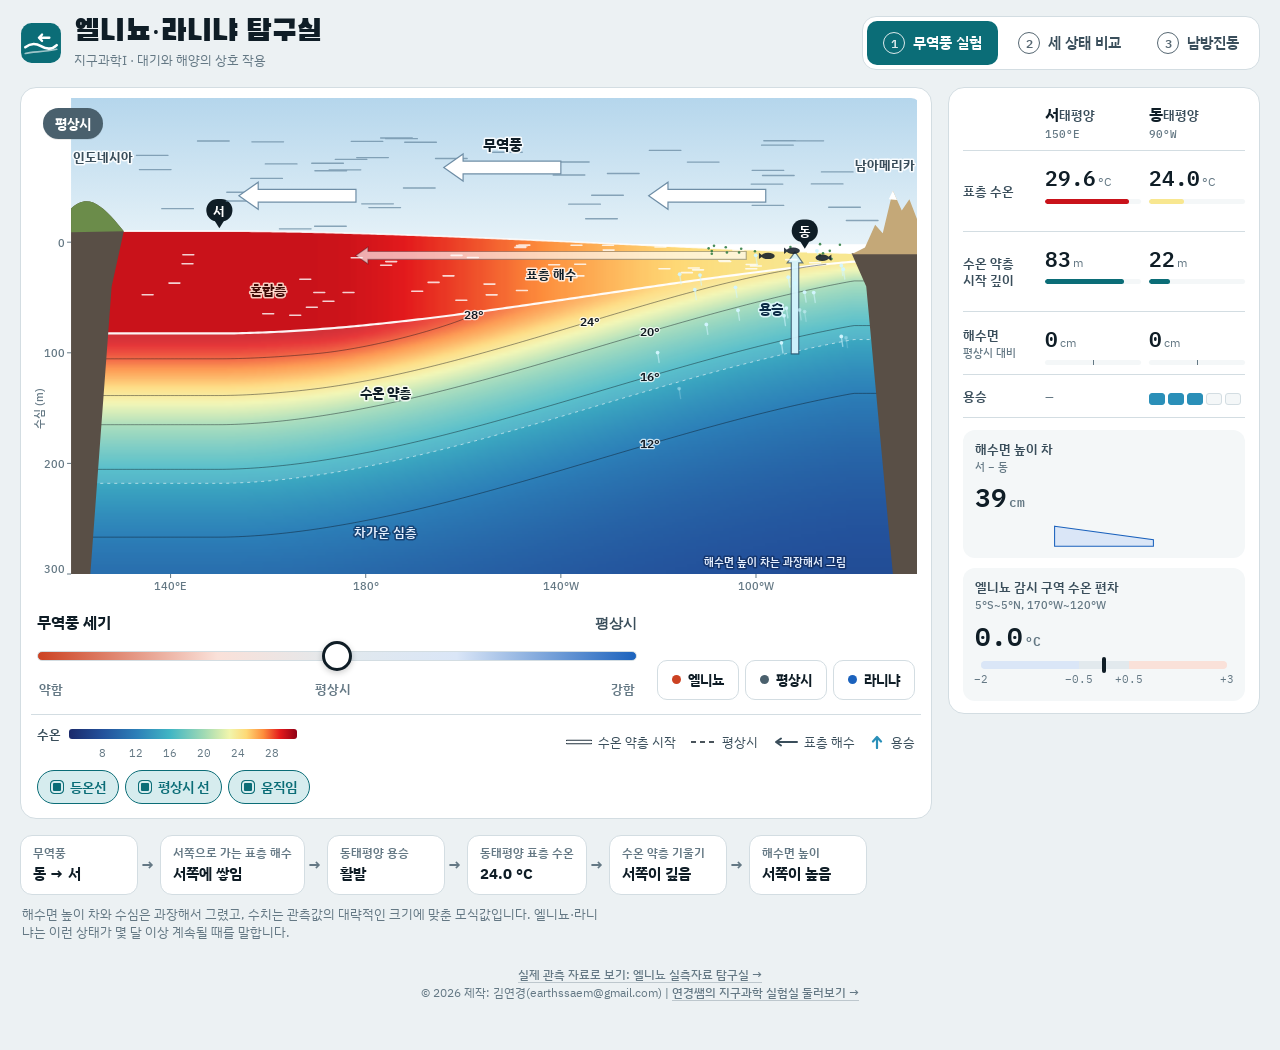
==== index.html @ 39c4f55b "엘니뇨 실측자료 탐구실 웹앱 추가 (observatory/) - 사례 3개(1997~1998, 2015~2016, 2023~2024) 선택, 월 단위 슬라이더·이전/다음·자동 재생" ====
<!doctype html>
<html lang="ko">
<head>
<meta charset="utf-8">
<meta name="viewport" content="width=device-width, initial-scale=1, viewport-fit=cover">
<title>엘니뇨·라니냐 탐구실</title>
<meta name="description" content="무역풍 세기에 따른 적도 태평양의 변화, 평상시·엘니뇨·라니냐 비교, 남방진동을 모식도로 탐구하는 웹앱">
<link rel="icon" href="data:image/svg+xml,%3Csvg xmlns='http://www.w3.org/2000/svg' viewBox='0 0 40 40'%3E%3Crect x='1' y='1' width='38' height='38' rx='10' fill='%230b6d77'/%3E%3Cg fill='none' stroke='%23fff' stroke-linecap='round' stroke-linejoin='round'%3E%3Cpath d='M28 15H18l3-3M18 15l3 3' stroke-width='2.2'/%3E%3Cpath d='M5 24C10 20 15 20 20 23S30 27 35 22' stroke-width='2.4'/%3E%3Cpath d='M5 30C12 28 22 29 35 26' stroke-width='1.6' opacity='.6'/%3E%3C/g%3E%3C/svg%3E">
<link rel="preconnect" href="https://fonts.googleapis.com">
<link rel="preconnect" href="https://fonts.gstatic.com" crossorigin>
<link rel="stylesheet" href="https://fonts.googleapis.com/css2?family=Black+Han+Sans&family=IBM+Plex+Mono:wght@500;600&family=IBM+Plex+Sans+KR:wght@400;500;600;700&display=swap">
<link rel="stylesheet" href="css/style.css">
<!-- 새로고침 때 ① 탭이 잠깐 보였다가 바뀌지 않도록, 그리기 전에 열 탭(주소의 #compare·#so, 주소가 비었으면 지난번 탭)을 html[data-tab] 으로 표시 (패널은 css, 탭 버튼은 본문 끝 스크립트, 해제는 app.js 의 select) -->
<script>(function () { var h = location.hash.slice(1); if (!h) { try { h = localStorage.getItem('enso-lab-tab') || ''; } catch (e) { h = ''; } } if (h === 'compare' || h === 'so') document.documentElement.setAttribute('data-tab', h); })();</script>
</head>
<body>
<div class="app">
  <header class="top">
    <a class="brand" id="homeLink" href="#" title="처음 화면으로" aria-label="엘니뇨·라니냐 탐구실 — 처음 화면으로">
      <svg class="brand-mark" viewBox="0 0 40 40" aria-hidden="true">
        <rect x="1" y="1" width="38" height="38" rx="10" style="fill:var(--accent)"/>
        <path d="M6 15 h10 l-3 -3 M16 15 l-3 3" style="stroke:var(--on-accent)" stroke-width="2.2" fill="none" stroke-linecap="round" stroke-linejoin="round" transform="translate(34 0) scale(-1 1)"/>
        <path d="M5 24 C 10 20, 15 20, 20 23 S 30 27, 35 22" style="stroke:var(--on-accent)" stroke-width="2.4" fill="none" stroke-linecap="round"/>
        <path d="M5 30 C 12 28, 22 29, 35 26" style="stroke:var(--on-accent)" stroke-width="1.6" fill="none" stroke-linecap="round" opacity=".6"/>
      </svg>
      <div>
        <h1>엘니뇨·라니냐 탐구실</h1>
        <p>지구과학Ⅰ · 대기와 해양의 상호 작용</p>
      </div>
    </a>
    <nav class="tabs" role="tablist" aria-label="탐구 활동">
      <button type="button" role="tab" id="tabbtn-wind" aria-controls="tab-wind" aria-selected="true"><span class="num">1</span>무역풍 실험</button>
      <button type="button" role="tab" id="tabbtn-compare" aria-controls="tab-compare" aria-selected="false" tabindex="-1"><span class="num">2</span>세 상태 비교</button>
      <button type="button" role="tab" id="tabbtn-so" aria-controls="tab-so" aria-selected="false" tabindex="-1"><span class="num">3</span>남방진동</button>
    </nav>
  </header>

  <main>
    <!-- ① 무역풍 실험 -->
    <section class="tabpanel" id="tab-wind" role="tabpanel" aria-labelledby="tabbtn-wind">
      <div class="wind-grid">
        <div class="card stage-card">
          <div class="stage" id="wind-stage">
            <canvas id="wind-canvas" role="img" aria-label="적도 태평양 연직 단면"></canvas>
            <div class="badge" id="wind-badge" data-phase="normal">평상시</div>
          </div>

          <div class="controls">
            <div class="slider-block">
              <div class="slider-head">
                <label for="wind-slider">무역풍 세기</label>
                <output id="wind-out" for="wind-slider">평상시</output>
              </div>
              <input type="range" id="wind-slider" min="-100" max="100" step="1" value="0">
              <div class="slider-scale" aria-hidden="true">
                <span>약함</span><span>평상시</span><span>강함</span>
              </div>
            </div>
            <div class="presets" role="group" aria-label="빠른 선택">
              <button type="button" class="preset" data-target="-0.85" data-phase="nino" id="preset-nino">엘니뇨</button>
              <button type="button" class="preset" data-target="0" data-phase="normal" id="preset-normal">평상시</button>
              <button type="button" class="preset" data-target="0.85" data-phase="nina" id="preset-nina">라니냐</button>
            </div>
          </div>

          <div class="legend-row">
            <div class="cbar-wrap">
              <span class="cbar-label">수온</span>
              <div class="cbar" id="wind-cbar"></div>
              <div class="cbar-ticks" id="wind-cbar-ticks"></div>
            </div>
            <ul class="keys">
              <li><svg viewBox="0 0 26 10" aria-hidden="true"><path d="M1 5 H25" stroke="#243440" stroke-width="4.4" stroke-linecap="round"/><path d="M1 5 H25" stroke="#fff" stroke-width="2.4" stroke-linecap="round"/></svg>수온 약층 시작</li>
              <li><svg viewBox="0 0 26 10" aria-hidden="true"><path d="M1 5 H25" style="stroke:var(--ink)" stroke-width="1.6" stroke-dasharray="5 4"/></svg>평상시</li>
              <li><svg viewBox="0 0 26 10" aria-hidden="true"><path d="M25 5 H6 M9 1.5 L4 5 L9 8.5" style="stroke:var(--ink-2)" stroke-width="2" fill="none" stroke-linecap="round" stroke-linejoin="round"/></svg>표층 해수</li>
              <li><svg viewBox="0 0 16 14" aria-hidden="true"><path d="M8 13 V3 M4 6.5 L8 2 L12 6.5" stroke="#2a8fb8" stroke-width="2.2" fill="none" stroke-linecap="round" stroke-linejoin="round"/></svg>용승</li>
            </ul>
            <div class="toggles" role="group" aria-label="보기 설정">
              <label class="chk"><input type="checkbox" id="wind-iso" checked><span>등온선</span></label>
              <label class="chk"><input type="checkbox" id="wind-ghost" checked><span>평상시 선</span></label>
              <label class="chk"><input type="checkbox" id="wind-motion" checked><span>움직임</span></label>
            </div>
          </div>
        </div>

        <aside class="card readout" aria-label="서태평양과 동태평양 비교">
          <div class="ro-head">
            <span></span>
            <span><b>서</b>태평양<small>150°E</small></span>
            <span><b>동</b>태평양<small>90°W</small></span>
          </div>
          <div class="ro-row">
            <span class="ro-label">표층 수온</span>
            <span class="ro-cell"><span class="ro-val mono" id="ro-sst-w">29.6</span><span class="ro-unit">°C</span><span class="ro-bar"><i id="ro-sst-bw"></i></span><span class="ro-d" id="ro-sst-dw"></span></span>
            <span class="ro-cell"><span class="ro-val mono" id="ro-sst-e">24.0</span><span class="ro-unit">°C</span><span class="ro-bar"><i id="ro-sst-be"></i></span><span class="ro-d" id="ro-sst-de"></span></span>
          </div>
          <div class="ro-row">
            <span class="ro-label">수온 약층<br>시작 깊이</span>
            <span class="ro-cell"><span class="ro-val mono" id="ro-mld-w">83</span><span class="ro-unit">m</span><span class="ro-bar depth"><i id="ro-mld-bw"></i></span><span class="ro-d" id="ro-mld-dw"></span></span>
            <span class="ro-cell"><span class="ro-val mono" id="ro-mld-e">22</span><span class="ro-unit">m</span><span class="ro-bar depth"><i id="ro-mld-be"></i></span><span class="ro-d" id="ro-mld-de"></span></span>
          </div>
          <div class="ro-row">
            <span class="ro-label">해수면<br><small>평상시 대비</small></span>
            <span class="ro-cell"><span class="ro-val mono" id="ro-eta-w">0</span><span class="ro-unit">cm</span><span class="ro-bar mid"><i id="ro-eta-bw"></i></span></span>
            <span class="ro-cell"><span class="ro-val mono" id="ro-eta-e">0</span><span class="ro-unit">cm</span><span class="ro-bar mid"><i id="ro-eta-be"></i></span></span>
          </div>
          <div class="ro-row">
            <span class="ro-label">용승</span>
            <span class="ro-cell ro-none">–</span>
            <span class="ro-cell"><span class="ro-meter" id="ro-up" role="img" aria-label="용승 세기"><i></i><i></i><i></i><i></i><i></i></span></span>
          </div>
          <div class="ro-tiles">
            <div class="tile">
              <span class="tile-label">해수면 높이 차 <small>서 − 동</small></span>
              <span class="tile-val mono"><span id="ro-diff">39</span><small>cm</small></span>
              <svg class="tile-fig" viewBox="0 0 120 34" aria-hidden="true">
                <path id="ro-diff-sea" d="M4 12 L116 22 L116 32 L4 32 Z" stroke-width="1.2" style="fill:var(--nina-soft);stroke:var(--nina)"/>
              </svg>
            </div>
            <div class="tile">
              <span class="tile-label">엘니뇨 감시 구역 수온 편차 <small>5°S~5°N, 170°W~120°W</small></span>
              <span class="tile-val mono"><span id="ro-nino">+0.0</span><small>°C</small></span>
              <div class="nino-scale" aria-hidden="true">
                <span class="zone z-nina"></span><span class="zone z-normal"></span><span class="zone z-nino"></span>
                <i id="ro-nino-mark"></i>
                <span class="ns-t" style="left:0">−2</span><span class="ns-t" style="left:40%">−0.5</span><span class="ns-t" style="left:60%">+0.5</span><span class="ns-t" style="left:100%">+3</span>
              </div>
            </div>
          </div>
        </aside>
      </div>

      <ol class="chain" id="wind-chain" aria-label="원인과 결과">
        <li data-k="wind"><span class="c-q">무역풍</span><span class="c-v"></span></li>
        <li data-k="trans"><span class="c-q">서쪽으로 가는 표층 해수</span><span class="c-v"></span></li>
        <li data-k="up"><span class="c-q">동태평양 용승</span><span class="c-v"></span></li>
        <li data-k="sste"><span class="c-q">동태평양 표층 수온</span><span class="c-v"></span></li>
        <li data-k="tilt"><span class="c-q">수온 약층 기울기</span><span class="c-v"></span></li>
        <li data-k="sl"><span class="c-q">해수면 높이</span><span class="c-v"></span></li>
      </ol>
      <p class="footnote">해수면 높이 차와 수심은 과장해서 그렸고, 수치는 관측값의 대략적인 크기에 맞춘 모식값입니다. 엘니뇨·라니냐는 이런 상태가 몇 달 이상 계속될 때를 말합니다.</p>
    </section>

    <!-- ② 세 상태 비교 -->
    <section class="tabpanel" id="tab-compare" role="tabpanel" aria-labelledby="tabbtn-compare" hidden>
      <div class="toolbar">
        <div class="seg" role="group" aria-label="색으로 나타낼 값">
          <button type="button" id="cmp-mode-temp" aria-pressed="true">수온</button>
          <button type="button" id="cmp-mode-anom" aria-pressed="false">평상시와의 차이</button>
        </div>
        <div class="cbar-wrap small">
          <div class="cbar" id="cmp-cbar"></div>
          <div class="cbar-ticks" id="cmp-cbar-ticks"></div>
        </div>
        <div class="toggles" role="group" aria-label="보기 설정">
          <label class="chk"><input type="checkbox" id="cmp-walker" checked><span>대기 순환</span></label>
          <label class="chk"><input type="checkbox" id="cmp-flow" checked><span>해수 흐름</span></label>
          <label class="chk"><input type="checkbox" id="cmp-iso"><span>등온선</span></label>
          <label class="chk"><input type="checkbox" id="cmp-motion" checked><span>움직임</span></label>
        </div>
      </div>

      <div class="triptych">
        <figure class="card cmp" data-s="0">
          <figcaption><span class="chip" data-phase="normal">평상시</span><span class="cap-sub">무역풍 보통</span></figcaption>
          <canvas id="cmp-0" role="img" aria-label="평상시 적도 태평양 단면"></canvas>
        </figure>
        <figure class="card cmp" data-s="-0.85">
          <figcaption><span class="chip" data-phase="nino">엘니뇨</span><span class="cap-sub">무역풍 약화</span></figcaption>
          <canvas id="cmp-1" role="img" aria-label="엘니뇨 때 적도 태평양 단면"></canvas>
        </figure>
        <figure class="card cmp" data-s="0.85">
          <figcaption><span class="chip" data-phase="nina">라니냐</span><span class="cap-sub">무역풍 강화</span></figcaption>
          <canvas id="cmp-2" role="img" aria-label="라니냐 때 적도 태평양 단면"></canvas>
        </figure>
      </div>
      <p class="hint" id="cmp-hint">그림 위를 누르거나 움직이면 세 그림의 같은 경도를 함께 비교합니다.</p>

      <div class="card matrix-card">
        <div class="table-scroll">
          <table class="matrix">
            <thead>
              <tr><th scope="col"></th><th scope="col"><span class="chip" data-phase="normal">평상시</span></th><th scope="col"><span class="chip" data-phase="nino">엘니뇨</span></th><th scope="col"><span class="chip" data-phase="nina">라니냐</span></th></tr>
            </thead>
            <tbody>
              <tr><th scope="row">무역풍</th><td>동 → 서</td><td class="dn">약해짐</td><td class="up">강해짐</td></tr>
              <tr><th scope="row">동태평양 용승</th><td>활발</td><td class="dn">약해짐</td><td class="up">강해짐</td></tr>
              <tr><th scope="row">동태평양 표층 수온</th><td>낮음</td><td class="up">높아짐</td><td class="dn">낮아짐</td></tr>
              <tr><th scope="row">서태평양 표층 수온</th><td>높음</td><td class="dn">낮아짐</td><td class="up">높아짐</td></tr>
              <tr><th scope="row">동태평양 수온 약층 시작 깊이</th><td>얕음</td><td class="up">깊어짐</td><td class="dn">얕아짐</td></tr>
              <tr><th scope="row">수온 약층 기울기</th><td>서쪽이 깊음</td><td class="dn">완만해짐</td><td class="up">급해짐</td></tr>
              <tr><th scope="row">해수면 높이</th><td>서 &gt; 동</td><td><span class="dn">서</span> · <span class="up">동</span></td><td><span class="up">서</span> · <span class="dn">동</span></td></tr>
              <tr><th scope="row">상승 기류·비</th><td>서태평양</td><td class="shift">중앙 태평양 쪽으로 이동</td><td class="up">서태평양에서 더 강해짐</td></tr>
              <tr><th scope="row">서태평양 기압 · 날씨</th><td>저기압 · 비</td><td><span class="up">기압</span> · 가뭄, 산불</td><td><span class="dn">기압</span> · 강수량 증가</td></tr>
              <tr><th scope="row">동태평양 기압 · 날씨</th><td>고기압 · 건조</td><td><span class="dn">기압</span> · 강수량 증가</td><td><span class="up">기압</span> · 더 건조</td></tr>
            </tbody>
          </table>
        </div>
        <p class="footnote">▲ 평상시보다 높아지거나 강해짐 · ▼ 낮아지거나 약해짐</p>
      </div>
    </section>

    <!-- ③ 남방진동 -->
    <section class="tabpanel" id="tab-so" role="tabpanel" aria-labelledby="tabbtn-so" hidden>
      <div class="toolbar">
        <div class="seg" role="group" aria-label="상태 선택">
          <button type="button" id="so-normal" data-s="0" data-phase="normal" aria-pressed="true">평상시</button>
          <button type="button" id="so-nino" data-s="-0.85" data-phase="nino" aria-pressed="false">엘니뇨</button>
          <button type="button" id="so-nina" data-s="0.85" data-phase="nina" aria-pressed="false">라니냐</button>
        </div>
        <button type="button" class="play" id="so-play" aria-pressed="false">
          <svg viewBox="0 0 16 16" aria-hidden="true"><path class="ic-play" d="M4 2.5 L13 8 L4 13.5 Z"/><path class="ic-pause" d="M4 2.5 H7 V13.5 H4 Z M9.5 2.5 H12.5 V13.5 H9.5 Z"/></svg>
          <span>시간 흐름 재생</span>
        </button>
        <label class="chk"><input type="checkbox" id="so-motion" checked><span>움직임</span></label>
      </div>

      <div class="card map-card">
        <div class="stage">
          <canvas id="so-map" role="img" aria-label="열대 태평양의 워커 순환과 기압"></canvas>
          <div class="badge" id="so-badge" data-phase="normal">평상시</div>
        </div>
        <ul class="keys map-keys">
          <li><svg viewBox="0 0 26 10" aria-hidden="true"><path d="M1 5 H25" style="stroke:var(--walker)" stroke-width="4" stroke-linecap="round"/></svg>워커 순환</li>
          <li><svg viewBox="0 0 26 10" aria-hidden="true"><path d="M1 5 H25" style="stroke:var(--surface-wind)" stroke-width="4" stroke-linecap="round"/></svg>지표 부근 바람</li>
          <li><span class="gauge-key">▲</span>평상시보다 기압 높음</li>
          <li><span class="gauge-key lo">▼</span>평상시보다 기압 낮음</li>
        </ul>
      </div>

      <div class="so-grid">
        <div class="card seesaw-card">
          <h2>기압 시소</h2>
          <svg id="so-seesaw" viewBox="0 0 400 230" role="img" aria-label="다윈과 타히티의 기압 시소"></svg>
          <div class="soi">
            <div class="soi-head"><span>남방진동 지수</span><span class="soi-formula">타히티 기압 편차 − 다윈 기압 편차</span></div>
            <div class="soi-bar"><i id="soi-needle"></i></div>
            <div class="soi-scale" aria-hidden="true"><span class="soi-neg">− 엘니뇨</span><span class="soi-zero">0</span><span class="soi-pos">라니냐 +</span></div>
          </div>
        </div>
        <div class="card chart-card">
          <h2>시간에 따른 변화 <span class="tag">모식 그래프</span></h2>
          <div class="chart-scroll"><svg id="so-chart" viewBox="0 0 640 314" tabindex="0" role="slider" aria-label="동태평양 수온 편차와 남방진동 지수의 모식 그래프에서 시기 고르기"></svg></div>
          <p class="footnote">그래프를 누르면 그 시기로 이동합니다. 실제 관측 자료가 아니라 두 값이 반대로 움직이는 관계를 보여 주는 모식 그래프입니다.</p>
        </div>
      </div>
    </section>
  </main>
  <script>/* 열 탭의 버튼을 처음부터 선택된 모양으로 (머리 스크립트 참고) */
  (function () { var id = document.documentElement.getAttribute('data-tab'), on = id && document.getElementById('tabbtn-' + id); if (!on) return;
    var bar = on.parentNode;
    [].forEach.call(bar.querySelectorAll('[role="tab"]'), function (b) { b.setAttribute('aria-selected', b === on); b.tabIndex = b === on ? 0 : -1; });
    if (bar.scrollWidth > bar.clientWidth) on.scrollIntoView({ inline: 'center', block: 'nearest' }); })(); // 탭 줄이 옆으로 밀리는 화면이면 그 탭이 보이게 미리 밀어 둠</script>
  <footer><a class="hub" href="observatory/">실제 관측 자료로 보기: 엘니뇨 실측자료 탐구실 →</a><br>© 2026 제작: 김연경(earthssaem@gmail.com) | <a class="hub" href="https://earthssaem-lab.vercel.app/" target="_blank" rel="noopener">연경쌤의 지구과학 실험실 둘러보기 →</a></footer>
</div>

<noscript><p class="noscript">이 웹앱은 JavaScript가 켜져 있어야 동작합니다.</p></noscript>

<script src="js/land.js"></script>
<script src="js/model.js"></script>
<script src="js/draw.js"></script>
<script src="js/tab-wind.js"></script>
<script src="js/tab-compare.js"></script>
<script src="js/tab-so.js"></script>
<script src="js/app.js"></script>
</body>
</html>
---- css/style.css ----
/* 엘니뇨·라니냐 탐구실 */
:root {
  --bg: #ecf1f3;
  --surface: #ffffff;
  --surface-2: #f4f7f8;
  --ink: #0f1d26;
  --ink-2: #3a4e5b;
  --muted: #647884;
  --line: #d3dde2;
  --accent: #0b6d77;
  --on-accent: #ffffff;
  --accent-soft: #d6ecee;
  --nino: #cc4222;
  --nino-soft: #fae1d9;
  --nina: #1b62bd;
  --nina-soft: #dae6f7;
  --normal: #4a606d;
  --normal-soft: #e2e9ed;
  --on-phase: #ffffff; /* --nino·--nina·--normal 바탕 위 글자 */

  /* 그림(캔버스) 색 */
  --sky-top: #b5d6ec;
  --sky-bot: #e6f2f8;
  --land-veg: #6b8c4a;
  --land-dry: #c4a878;
  --land-rock: #8c7a62;
  --crust: #594f46;
  --snow: #ffffff;
  --wind-fill: #ffffff;
  --wind-edge: #6f8ea6;
  --streak: #6a8ba3;
  --walker: #f28a26;
  --walker-edge: #8a3d06;
  --surface-wind: #7a58c6;
  --cloud: #ffffff;
  --cloud-shade: #a9b5c1;
  --rain: #3b6c9c;
  --sun: #eea012;
  --map-ocean: #a3cbe2;
  --map-land: #ddd3b8;
  --map-edge: #9d9072;
  --map-grid: rgba(15, 29, 38, 0.2);
  --canvas-halo: rgba(255, 255, 255, 0.88);
  --is-dark: 0;

  --radius: 16px;
  --font: "IBM Plex Sans KR", "Apple SD Gothic Neo", "Malgun Gothic", "Noto Sans KR", system-ui, sans-serif;
  --font-display: "Black Han Sans", "IBM Plex Sans KR", "Apple SD Gothic Neo", "Malgun Gothic", sans-serif;
  --font-mono: "IBM Plex Mono", ui-monospace, "SFMono-Regular", Menlo, Consolas, monospace;
}

@media (prefers-color-scheme: dark) {
  :root:not([data-theme="light"]) {
    color-scheme: dark;
    --bg: #09131a;
    --surface: #0f1c24;
    --surface-2: #14242d;
    --ink: #e2ecf0;
    --ink-2: #a7bac4;
    --muted: #7c909b;
    --line: #22343e;
    --accent: #46b8c1;
    --on-accent: #04201f;
    --accent-soft: #143639;
    --nino: #ff6a48;
    --nino-soft: #3b1f17;
    --nina: #5d9ef3;
    --nina-soft: #172a45;
    --normal: #9cb1bd;
    --normal-soft: #1b2b33;
    --on-phase: #08131a;
    --sky-top: #0b1723;
    --sky-bot: #1c3141;
    --land-veg: #4b6939;
    --land-dry: #8d7853;
    --crust: #39332e;
    --snow: #d9e4ea;
    --wind-fill: #e6f0f5;
    --wind-edge: #0a1620;
    --streak: rgba(214, 232, 243, 0.8);
    --walker: #f59a3c;
    --walker-edge: #4a2104;
    --surface-wind: #a58cec;
    --cloud: #e3eaf0;
    --cloud-shade: #7d8c9c;
    --rain: #8cc1f0;
    --sun: #f7b733;
    --map-ocean: #1c4762;
    --map-land: #5a5342;
    --map-edge: #8a7e62;
    --map-grid: rgba(226, 236, 240, 0.2);
    --canvas-halo: rgba(9, 19, 26, 0.82);
    --is-dark: 1;
  }
}
:root[data-theme="dark"] {
  color-scheme: dark;
  --bg: #09131a;
  --surface: #0f1c24;
  --surface-2: #14242d;
  --ink: #e2ecf0;
  --ink-2: #a7bac4;
  --muted: #7c909b;
  --line: #22343e;
  --accent: #46b8c1;
  --on-accent: #04201f;
  --accent-soft: #143639;
  --nino: #ff6a48;
  --nino-soft: #3b1f17;
  --nina: #5d9ef3;
  --nina-soft: #172a45;
  --normal: #9cb1bd;
  --normal-soft: #1b2b33;
  --on-phase: #08131a;
  --sky-top: #0b1723;
  --sky-bot: #1c3141;
  --land-veg: #4b6939;
  --land-dry: #8d7853;
  --crust: #39332e;
  --snow: #d9e4ea;
  --wind-fill: #e6f0f5;
  --wind-edge: #0a1620;
  --streak: rgba(214, 232, 243, 0.8);
  --walker: #f59a3c;
  --walker-edge: #4a2104;
  --surface-wind: #a58cec;
  --cloud: #e3eaf0;
  --cloud-shade: #7d8c9c;
  --rain: #8cc1f0;
  --sun: #f7b733;
  --map-ocean: #1c4762;
  --map-land: #5a5342;
  --map-edge: #8a7e62;
  --map-grid: rgba(226, 236, 240, 0.2);
  --canvas-halo: rgba(9, 19, 26, 0.82);
  --is-dark: 1;
}

*, *::before, *::after { box-sizing: border-box; }
html { -webkit-text-size-adjust: 100%; }
body {
  margin: 0;
  background: var(--bg);
  color: var(--ink);
  font-family: var(--font);
  font-size: 15px;
  line-height: 1.5;
}
[hidden] { display: none !important; }
/* 새로고침 때 열 탭(html[data-tab]: index.html 머리 스크립트가 붙이고 app.js 의 select 가 뗌)을 처음부터 보여 주고 ① 은 숨김.
   위 [hidden] 의 !important 를 이기도록 구체성을 높임. 표시가 떼어진 뒤에는 원래대로 hidden 속성으로만 보임 */
html[data-tab] #tab-wind { display: none !important; }
html[data-tab="compare"] #tab-compare[hidden], html[data-tab="so"] #tab-so[hidden] { display: block !important; }
button, input { font: inherit; color: inherit; }
button { cursor: pointer; }
:focus-visible { outline: 2.5px solid var(--accent); outline-offset: 2px; border-radius: 6px; }
.mono { font-family: var(--font-mono); font-variant-numeric: tabular-nums; }

.app {
  max-width: 1280px;
  margin: 0 auto;
  padding-inline: 20px;
  padding-block: 16px 48px;
}

/* ── 푸터 ── */
footer { padding: 24px 0 0; font-size: 12px; color: var(--muted); text-align: center; }
footer .hub { color: inherit; font-weight: 500; white-space: nowrap; text-decoration: underline; text-decoration-color: color-mix(in srgb, currentColor 35%, transparent); text-underline-offset: 3px; }
footer .hub:hover { color: var(--ink); text-decoration-color: currentColor; }

/* ── 머리 ── */
.top {
  display: flex;
  flex-wrap: wrap;
  align-items: center;
  justify-content: space-between;
  gap: 12px 24px;
  margin-bottom: 16px;
}
.brand { display: flex; align-items: center; gap: 12px; }
.brand-mark { width: 42px; height: 42px; flex: none; }
/* 제목 부분(로고·제목·부제)을 누르면 처음 화면(① 무역풍 실험)으로 */
a.brand { color: inherit; text-decoration: none; border-radius: 16px; margin: -4px -8px; padding: 4px 8px; -webkit-tap-highlight-color: transparent; }
a.brand .brand-mark { transition: transform .15s; }
@media (hover: hover) { a.brand:hover h1 { color: var(--accent); } a.brand:hover .brand-mark { transform: translateY(-1px); } }   /* 터치 화면에서는 누른 뒤 색이 남지 않게 */
a.brand:focus-visible { outline: 3px solid var(--accent); outline-offset: 2px; }
.brand h1 {
  margin: 0;
  font-family: var(--font-display);
  font-weight: 400;
  font-size: clamp(22px, 2.6vw, 30px);
  line-height: 1.1;
  letter-spacing: 0.01em;
  text-wrap: balance;
}
.brand p { margin: 2px 0 0; color: var(--muted); font-size: 13px; }

.tabs {
  display: flex;
  gap: 4px;
  padding: 4px;
  background: var(--surface);
  border: 1px solid var(--line);
  border-radius: 14px;
}
.tabs button {
  display: inline-flex;
  align-items: center;
  gap: 8px;
  min-height: 44px;
  padding: 0 16px;
  border: 0;
  border-radius: 10px;
  background: transparent;
  color: var(--ink-2);
  font-weight: 600;
  font-size: 15px;
  white-space: nowrap;
}
.tabs button:hover { background: var(--surface-2); color: var(--ink); }
.tabs button[aria-selected="true"] { background: var(--accent); color: var(--on-accent); }
.tabs .num {
  display: inline-grid;
  place-items: center;
  width: 22px; height: 22px;
  border-radius: 50%;
  border: 1.5px solid currentColor;
  font-size: 12px;
  font-family: var(--font-mono);
  opacity: 0.85;
}

/* ── 공통 ── */
.card {
  min-width: 0;
  background: var(--surface);
  border: 1px solid var(--line);
  border-radius: var(--radius);
}
.stage { position: relative; }
.stage canvas, .cmp canvas { display: block; width: 100%; touch-action: pan-y; }
.badge {
  position: absolute;
  top: 10px; left: 12px;
  padding: 5px 12px;
  border-radius: 999px;
  font-weight: 700;
  font-size: 14px;
  color: var(--on-phase);
  background: var(--normal);
  box-shadow: 0 1px 0 rgba(0, 0, 0, 0.08);
  pointer-events: none;
  transition: background-color .25s;
}
.badge[data-phase="nino"] { background: var(--nino); }
.badge[data-phase="nina"] { background: var(--nina); }

.chip {
  display: inline-block;
  padding: 3px 11px;
  border-radius: 999px;
  font-weight: 700;
  font-size: 14px;
  background: var(--normal-soft);
  color: var(--normal);
}
.chip[data-phase="nino"] { background: var(--nino-soft); color: var(--nino); }
.chip[data-phase="nina"] { background: var(--nina-soft); color: var(--nina); }

.toolbar {
  display: flex;
  flex-wrap: wrap;
  align-items: center;
  gap: 10px 16px;
  margin-bottom: 12px;
}
.seg {
  display: inline-flex;
  padding: 3px;
  gap: 3px;
  background: var(--surface);
  border: 1px solid var(--line);
  border-radius: 12px;
}
.seg button {
  min-height: 38px;
  padding: 0 14px;
  border: 0;
  border-radius: 9px;
  background: transparent;
  font-weight: 600;
  color: var(--ink-2);
}
.seg button[aria-pressed="true"] { background: var(--ink); color: var(--bg); }
.seg button[data-phase="nino"][aria-pressed="true"] { background: var(--nino); color: var(--on-phase); }
.seg button[data-phase="nina"][aria-pressed="true"] { background: var(--nina); color: var(--on-phase); }
.seg button[data-phase="normal"][aria-pressed="true"] { background: var(--normal); color: var(--bg); }

.toggles { display: flex; flex-wrap: wrap; gap: 6px; }
.chk { position: relative; display: inline-flex; }
.chk input { position: absolute; opacity: 0; width: 1px; height: 1px; }
.chk span {
  display: inline-flex;
  align-items: center;
  gap: 6px;
  min-height: 34px;
  padding: 0 12px;
  border-radius: 999px;
  border: 1px solid var(--line);
  background: var(--surface);
  color: var(--muted);
  font-size: 13.5px;
  font-weight: 600;
  cursor: pointer;
  user-select: none;
}
.chk span::before {
  content: "";
  width: 14px; height: 14px;
  border-radius: 4px;
  border: 1.5px solid currentColor;
  background: transparent;
}
.chk input:checked + span { color: var(--accent); border-color: var(--accent); background: var(--accent-soft); }
.chk input:checked + span::before {
  background: var(--accent);
  box-shadow: inset 0 0 0 2px var(--accent-soft);
}
.chk input:focus-visible + span { outline: 2.5px solid var(--accent); outline-offset: 2px; }

.keys {
  display: flex;
  flex-wrap: wrap;
  gap: 4px 14px;
  margin: 0;
  padding: 0;
  list-style: none;
  font-size: 13px;
  color: var(--ink-2);
}
.keys li { display: inline-flex; align-items: center; gap: 6px; }
.keys svg { width: 26px; height: 12px; }
.keys li:last-child svg { width: 16px; height: 14px; }

.cbar-wrap { display: grid; grid-template-columns: auto 1fr; column-gap: 8px; align-items: center; min-width: 200px; }
.cbar-wrap.small { grid-template-columns: 1fr; min-width: 220px; max-width: 320px; flex: 1; }
.cbar-label { font-size: 13px; font-weight: 600; color: var(--ink-2); grid-row: 1; }
.cbar { height: 10px; border-radius: 3px; grid-row: 1; }
.cbar-ticks { position: relative; height: 16px; grid-column: -2; font-size: 11px; color: var(--muted); font-family: var(--font-mono); }
.cbar-ticks span { position: absolute; top: 1px; transform: translateX(-50%); white-space: nowrap; }

.footnote { margin: 10px 2px 0; font-size: 12.5px; color: var(--muted); max-width: 72ch; }
.hint { margin: 8px 2px 14px; font-size: 13px; color: var(--muted); }

/* ── ① 무역풍 실험 ── */
.wind-grid {
  display: grid;
  grid-template-columns: minmax(0, 1fr) 312px;
  gap: 16px;
  align-items: start;
}
.stage-card { padding: 10px; }
.stage-card .stage { border-radius: 10px; overflow: hidden; }

.controls {
  display: flex;
  flex-wrap: wrap;
  align-items: flex-end;
  gap: 12px 20px;
  padding: 14px 6px 4px;
}
.slider-block { flex: 1 1 320px; min-width: 0; }
.slider-head { display: flex; justify-content: space-between; align-items: baseline; margin-bottom: 4px; }
.slider-head label { font-weight: 700; font-size: 16px; }
.slider-head output { font-family: var(--font-mono); font-size: 14px; color: var(--ink-2); font-weight: 600; }

input[type="range"] {
  -webkit-appearance: none;
  appearance: none;
  width: 100%;
  height: 36px;
  background: transparent;
  margin: 0;
}
input[type="range"]::-webkit-slider-runnable-track {
  height: 10px;
  border-radius: 6px;
  background: linear-gradient(90deg, var(--nino) 0%, var(--nino-soft) 30%, var(--normal-soft) 50%, var(--nina-soft) 70%, var(--nina) 100%);
  border: 1px solid var(--line);
}
input[type="range"]::-moz-range-track {
  height: 10px;
  border-radius: 6px;
  background: linear-gradient(90deg, var(--nino) 0%, var(--nino-soft) 30%, var(--normal-soft) 50%, var(--nina-soft) 70%, var(--nina) 100%);
  border: 1px solid var(--line);
}
input[type="range"]::-webkit-slider-thumb {
  -webkit-appearance: none;
  width: 30px; height: 30px;
  margin-top: -11px;
  border-radius: 50%;
  background: var(--surface);
  border: 3px solid var(--ink);
  box-shadow: 0 2px 6px rgba(0, 0, 0, 0.2);
}
input[type="range"]::-moz-range-thumb {
  width: 24px; height: 24px;
  border-radius: 50%;
  background: var(--surface);
  border: 3px solid var(--ink);
  box-shadow: 0 2px 6px rgba(0, 0, 0, 0.2);
}
.slider-scale { display: flex; justify-content: space-between; font-size: 13px; color: var(--muted); font-weight: 600; padding: 0 2px; }
.slider-scale span:nth-child(2) { transform: translateX(-4px); }

.presets { display: flex; gap: 6px; flex-wrap: wrap; }
.preset {
  min-height: 40px;
  padding: 0 14px;
  border-radius: 10px;
  border: 1.5px solid var(--line);
  background: var(--surface);
  font-weight: 700;
  font-size: 14px;
  display: inline-flex; align-items: center; gap: 7px;
}
.preset::before { content: ""; width: 9px; height: 9px; border-radius: 50%; background: var(--normal); }
.preset[data-phase="nino"]::before { background: var(--nino); }
.preset[data-phase="nina"]::before { background: var(--nina); }
.preset:hover { border-color: var(--ink-2); }

.legend-row {
  display: flex;
  flex-wrap: wrap;
  align-items: center;
  justify-content: space-between;
  gap: 10px 18px;
  padding: 10px 6px 4px;
  border-top: 1px solid var(--line);
  margin-top: 10px;
}
.legend-row .cbar-wrap { flex: 0 1 260px; }

/* 읽기 표 */
.readout { padding: 14px 14px 12px; display: flex; flex-direction: column; gap: 2px; }
.ro-head, .ro-row {
  display: grid;
  grid-template-columns: 74px 1fr 1fr;
  gap: 8px;
  align-items: center;
}
.ro-head { padding-bottom: 8px; border-bottom: 1px solid var(--line); font-size: 13px; color: var(--ink-2); font-weight: 600; }
.ro-head b { font-size: 16px; color: var(--ink); }
.ro-head small { display: block; font-family: var(--font-mono); font-size: 11px; color: var(--muted); font-weight: 500; }
.ro-row { padding: 9px 0; border-bottom: 1px solid var(--line); }
.ro-label { font-size: 13px; color: var(--ink-2); font-weight: 600; line-height: 1.3; }
.ro-label small { font-weight: 500; color: var(--muted); font-size: 11px; }
.ro-cell { display: grid; grid-template-columns: auto 1fr; align-items: baseline; column-gap: 2px; }
.ro-val { font-size: 21px; font-weight: 600; letter-spacing: -0.01em; }
.ro-unit { font-size: 12px; color: var(--muted); }
.ro-bar { grid-column: 1 / -1; position: relative; height: 5px; margin-top: 5px; border-radius: 3px; background: var(--surface-2); overflow: hidden; }
.ro-bar i { position: absolute; left: 0; top: 0; bottom: 0; border-radius: 3px; background: var(--ink-2); transition: width .2s, left .2s, background-color .2s; }
.ro-bar.depth i { background: var(--accent); }
.ro-bar.mid::after { content: ""; position: absolute; left: 50%; top: -1px; bottom: -1px; width: 1px; background: var(--muted); }
.ro-d { grid-column: 1 / -1; font-size: 11.5px; font-family: var(--font-mono); color: var(--muted); min-height: 16px; margin-top: 2px; }
.ro-d.up { color: var(--nino); }
.ro-d.dn { color: var(--nina); }
.ro-none { color: var(--muted); }
.ro-meter { display: inline-flex; gap: 3px; margin-top: 4px; }
.ro-meter i { width: 16px; height: 12px; border-radius: 3px; background: var(--surface-2); border: 1px solid var(--line); }
.ro-meter i.on { background: #2a8fb8; border-color: #2a8fb8; }

.ro-tiles { display: grid; gap: 10px; margin-top: 10px; }
.tile { background: var(--surface-2); border-radius: 12px; padding: 10px 12px; display: grid; gap: 2px; }
.tile-label { font-size: 12.5px; color: var(--ink-2); font-weight: 600; }
.tile-label small { display: block; color: var(--muted); font-weight: 500; font-size: 11px; }
.tile-val { font-size: 26px; font-weight: 600; }
.tile-val small { font-size: 13px; color: var(--muted); margin-left: 2px; }
.tile-fig { width: 100%; height: 30px; }
.nino-scale { position: relative; height: 30px; margin: 4px 6px 0; }
.nino-scale .zone { position: absolute; top: 0; height: 8px; }
.nino-scale .z-nina { left: 0; width: 40%; background: var(--nina-soft); border-radius: 4px 0 0 4px; }
.nino-scale .z-normal { left: 40%; width: 20%; background: var(--normal-soft); }
.nino-scale .z-nino { left: 60%; width: 40%; background: var(--nino-soft); border-radius: 0 4px 4px 0; }
.nino-scale i { position: absolute; top: -4px; width: 4px; height: 16px; margin-left: -2px; border-radius: 2px; background: var(--ink); transition: left .2s; }
.ns-t { position: absolute; top: 11px; transform: translateX(-50%); font-size: 10.5px; font-family: var(--font-mono); color: var(--muted); }

/* 원인 → 결과 사슬 */
.chain {
  display: flex;
  flex-wrap: wrap;
  gap: 8px 22px;
  margin: 16px 0 0;
  padding: 0;
  list-style: none;
}
.chain li {
  position: relative;
  display: grid;
  gap: 1px;
  padding: 8px 12px;
  border-radius: 12px;
  background: var(--surface);
  border: 1px solid var(--line);
  min-width: 118px;
}
.chain li:not(:last-child)::after {
  content: "→";
  position: absolute;
  right: -18px; top: 50%;
  transform: translateY(-50%);
  color: var(--muted);
  font-weight: 700;
}
.c-q { font-size: 12px; color: var(--muted); font-weight: 600; }
.c-v { font-size: 15px; font-weight: 700; color: var(--ink); }
.c-v.up { color: var(--nino); }
.c-v.dn { color: var(--nina); }
.c-v.p-nino { color: var(--nino); }
.c-v.p-nina { color: var(--nina); }

/* ── ② 세 상태 비교 ── */
.triptych {
  display: grid;
  grid-template-columns: repeat(3, minmax(0, 1fr));
  gap: 12px;
}
.cmp { margin: 0; padding: 8px 8px 6px; }
.cmp figcaption { display: flex; flex-wrap: wrap; align-items: center; gap: 2px 8px; padding: 2px 4px 8px; }
.cap-sub { font-size: 13px; color: var(--muted); font-weight: 600; }
/* 넓은 모니터에서는 세 그림만 본문보다 넓게(최대 1600px) 펼친다 */
@media (min-width: 1340px) {
  #tab-compare .triptych { margin-inline: calc((min(100vw - 56px, 1600px) - 100%) / -2); }
}
/* 가로 3단이 좁아지는 화면(옆 패널, 배율 125~150 %)에서도 나란히 보이도록 여백을 줄인다 */
@media (max-width: 1000px) {
  .triptych { gap: 8px; }
  .cmp { padding: 6px 6px 4px; }
  .cmp figcaption { padding: 0 2px 6px; }
  .cmp .chip { font-size: 13px; padding: 2px 9px; }
  .cap-sub { font-size: 12px; }
}
.cmp canvas { border-radius: 8px; cursor: crosshair; }

.matrix-card { padding: 6px 12px 12px; }
.table-scroll { overflow-x: auto; }
.matrix { width: 100%; border-collapse: separate; border-spacing: 0; min-width: 560px; font-size: 14px; }
.matrix th, .matrix td { padding: 9px 10px; border-bottom: 1px solid var(--line); text-align: center; vertical-align: middle; }
.matrix thead th { border-bottom: 2px solid var(--line); padding-top: 12px; }
.matrix tbody th { text-align: left; font-weight: 600; color: var(--ink-2); font-size: 13.5px; width: 26%; }
/* 휴대폰에서 표를 가로로 밀어도 항목 이름이 보이도록 첫 열을 고정 */
.matrix tbody th, .matrix thead th:first-child { position: sticky; left: 0; z-index: 1; background: var(--surface); }
.matrix td { color: var(--ink); font-weight: 500; }
.matrix .up, .matrix .dn { font-weight: 700; }
.matrix .up { color: var(--nino); }
.matrix .dn { color: var(--nina); }
.matrix .up::before { content: "▲ "; font-size: 11px; }
.matrix .dn::before { content: "▼ "; font-size: 11px; }
.matrix td.shift { font-weight: 700; color: var(--ink); }
.matrix td.shift::before { content: "→ "; color: var(--nino); }
.matrix tbody tr:last-child th, .matrix tbody tr:last-child td { border-bottom: 0; }
.matrix-card .footnote { margin-top: 6px; }

/* ── ③ 남방진동 ── */
.play {
  display: inline-flex; align-items: center; gap: 8px;
  min-height: 40px; padding: 0 16px 0 12px;
  border-radius: 12px;
  border: 1.5px solid var(--accent);
  background: var(--accent);
  color: var(--on-accent);
  font-weight: 700;
}
.play svg { width: 16px; height: 16px; fill: currentColor; }
.play .ic-pause { display: none; }
.play[aria-pressed="true"] { background: var(--surface); color: var(--accent); }
.play[aria-pressed="true"] .ic-play { display: none; }
.play[aria-pressed="true"] .ic-pause { display: inline; }

.map-card { padding: 10px; }
.map-card .stage { border-radius: 10px; overflow: hidden; }
.map-keys { padding: 10px 6px 2px; }
.gauge-key {
  display: inline-grid; place-items: center;
  width: 20px; height: 20px; border-radius: 50%;
  background: var(--ink); color: var(--bg);
  font-size: 10px;
}
.gauge-key.lo { background: var(--surface); color: var(--ink); border: 1.5px solid var(--ink); }

.so-grid {
  display: grid;
  grid-template-columns: minmax(0, 1fr) minmax(0, 1.45fr);
  gap: 16px;
  margin-top: 16px;
}
.so-grid .card { padding: 14px 16px 12px; }
.so-grid h2 { margin: 0 0 6px; font-size: 16px; font-weight: 700; display: flex; align-items: center; gap: 8px; }
.tag { font-size: 11.5px; font-weight: 600; color: var(--muted); border: 1px solid var(--line); border-radius: 999px; padding: 1px 8px; }
#so-seesaw, #so-chart { display: block; width: 100%; height: auto; font-family: var(--font); }
#so-chart { cursor: pointer; touch-action: pan-y; }
#so-chart:focus-visible { outline-offset: -2px; } /* 가로 스크롤 상자에 잘리지 않게 안쪽에 */
.chart-scroll { overflow-x: auto; }
@media (max-width: 640px) { #so-chart { min-width: 560px; } }

.soi { margin-top: 6px; }
.soi-head { display: flex; flex-wrap: wrap; justify-content: space-between; gap: 2px 10px; font-size: 13px; font-weight: 700; }
.soi-formula { font-weight: 500; color: var(--muted); font-size: 12px; }
.soi-bar {
  position: relative;
  height: 20px;
  margin-top: 8px;
  border-radius: 6px;
  background: linear-gradient(90deg, var(--nino-soft), var(--normal-soft) 50%, var(--nina-soft));
}
.soi-bar::after { content: ""; position: absolute; left: 50%; top: 3px; bottom: 3px; width: 1px; background: var(--muted); }
.soi-bar i {
  position: absolute; top: -4px; bottom: -4px; width: 5px; margin-left: -2.5px;
  border-radius: 3px; background: var(--ink); left: 50%;
  box-shadow: 0 0 0 2px var(--surface);
}
.soi-scale { display: flex; justify-content: space-between; margin-top: 4px; font-size: 12px; font-weight: 700; }
.soi-neg { color: var(--nino); }
.soi-pos { color: var(--nina); }
.soi-zero { color: var(--muted); font-family: var(--font-mono); font-weight: 500; }

.noscript { padding: 20px; text-align: center; }

/* ── 반응형 ── */
@media (max-width: 1080px) {
  .wind-grid { grid-template-columns: minmax(0, 1fr); }
  .readout { display: grid; grid-template-columns: 1fr; }
  .ro-tiles { grid-template-columns: 1fr 1fr; }
}
@media (max-width: 900px) {
  .so-grid { grid-template-columns: minmax(0, 1fr); }
}
@media (max-width: 600px) {
  .triptych { grid-template-columns: minmax(0, 1fr); gap: 12px; }
}
@media (max-width: 640px) {
  .app { padding-inline: 16px; }
  .tabs { width: 100%; }
  .tabs button { flex: 1; justify-content: center; padding: 0 6px; font-size: 14px; gap: 5px; }
  .tabs .num { width: 19px; height: 19px; font-size: 11px; }
  .ro-tiles { grid-template-columns: 1fr; }
  .chain { gap: 8px; }
  .chain li { flex: 1 1 calc(50% - 8px); min-width: 0; }
  .chain li:not(:last-child)::after { content: none; }
  .presets { width: 100%; }
  .preset { flex: 1; justify-content: center; }
  .stage-card, .map-card { padding: 6px; }
  .stage { display: flex; flex-direction: column; }
  .stage .badge { position: static; order: -1; align-self: flex-start; margin: 2px 0 8px 2px; }
}

@media (prefers-reduced-motion: reduce) {
  * { transition: none !important; }
}
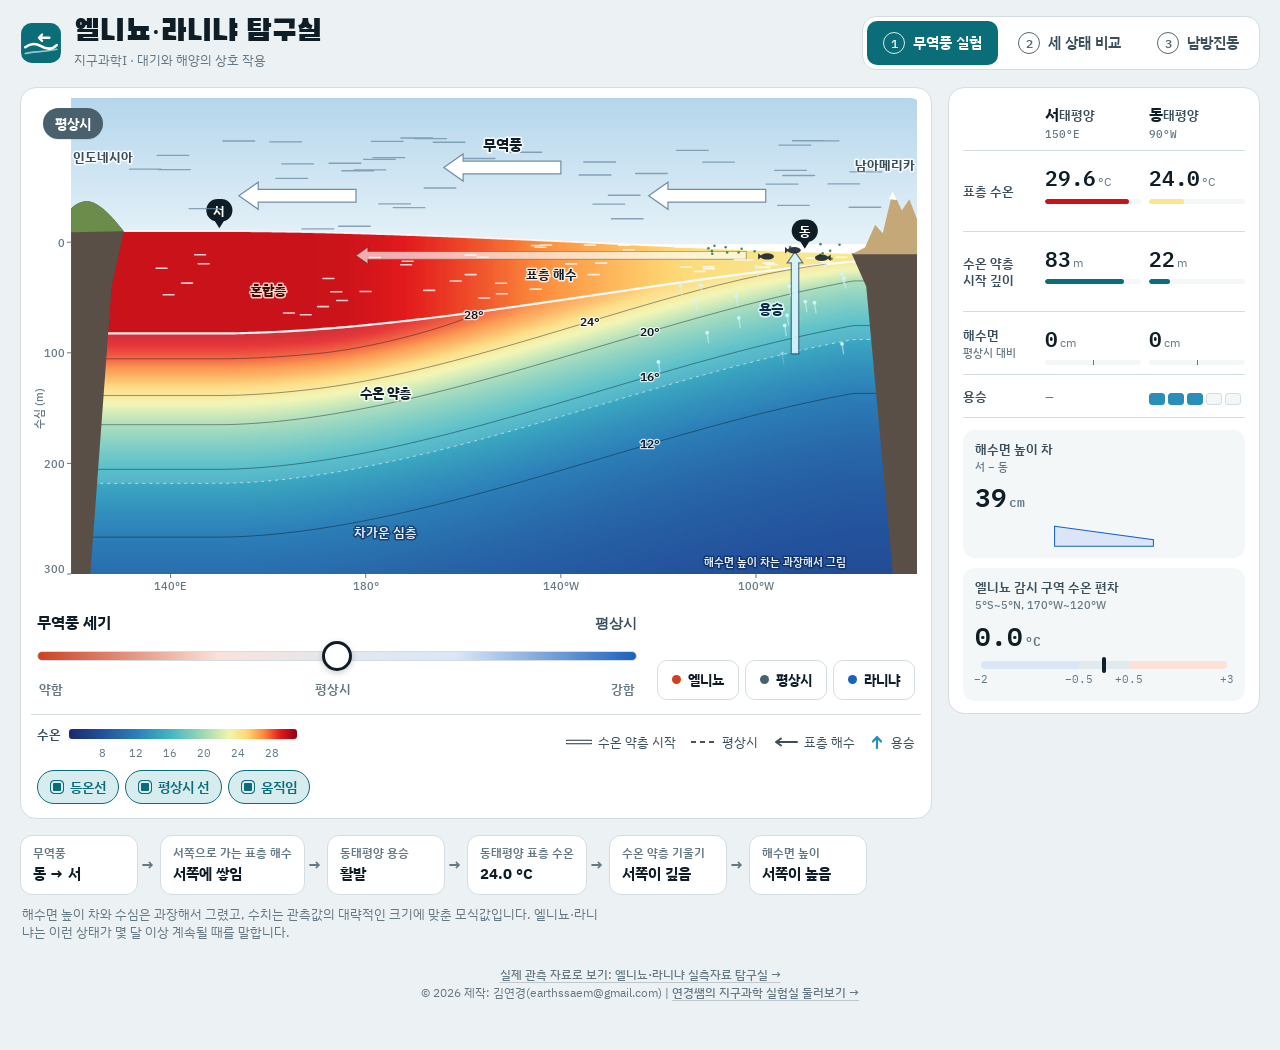
==== commit 9baf74b3: "엘니뇨·라니냐 실측자료 탐구실: 라니냐 사례 추가와 NOAA 공식 ENSO 판정 표시 - 이름 변경: 엘니뇨·라니냐 실측자료 탐구실 (영문 Pacific ENSO Observato" ====
--- a/index.html
+++ b/index.html
@@ -251,7 +251,7 @@
     var bar = on.parentNode;
     [].forEach.call(bar.querySelectorAll('[role="tab"]'), function (b) { b.setAttribute('aria-selected', b === on); b.tabIndex = b === on ? 0 : -1; });
     if (bar.scrollWidth > bar.clientWidth) on.scrollIntoView({ inline: 'center', block: 'nearest' }); })(); // 탭 줄이 옆으로 밀리는 화면이면 그 탭이 보이게 미리 밀어 둠</script>
-  <footer><a class="hub" href="observatory/">실제 관측 자료로 보기: 엘니뇨 실측자료 탐구실 →</a><br>© 2026 제작: 김연경(earthssaem@gmail.com) | <a class="hub" href="https://earthssaem-lab.vercel.app/" target="_blank" rel="noopener">연경쌤의 지구과학 실험실 둘러보기 →</a></footer>
+  <footer><a class="hub" href="observatory/">실제 관측 자료로 보기: 엘니뇨·라니냐 실측자료 탐구실 →</a><br>© 2026 제작: 김연경(earthssaem@gmail.com) | <a class="hub" href="https://earthssaem-lab.vercel.app/" target="_blank" rel="noopener">연경쌤의 지구과학 실험실 둘러보기 →</a></footer>
 </div>
 
 <noscript><p class="noscript">이 웹앱은 JavaScript가 켜져 있어야 동작합니다.</p></noscript>
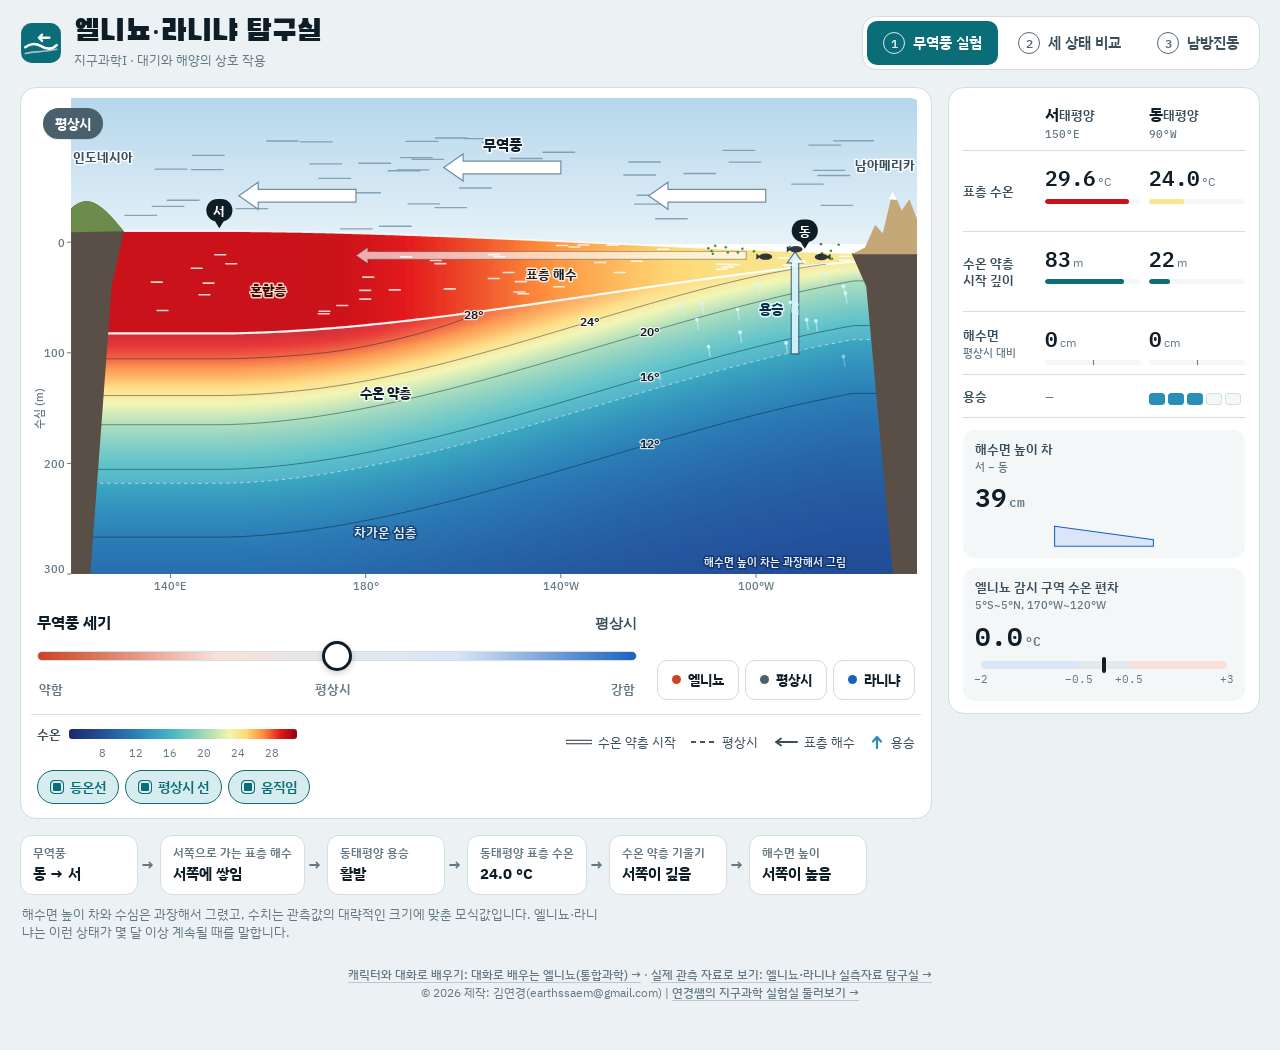
==== commit 73749335: "대화로 배우는 엘니뇨(story/) 추가: 캐릭터 대화로 배우는 통합과학용 페이지 - 무역풍·서태평양 바다·동태평양 바다·구름·페루 어부의 대화로 STEP 0~7 진행   (평상시" ====
--- a/index.html
+++ b/index.html
@@ -251,7 +251,7 @@
     var bar = on.parentNode;
     [].forEach.call(bar.querySelectorAll('[role="tab"]'), function (b) { b.setAttribute('aria-selected', b === on); b.tabIndex = b === on ? 0 : -1; });
     if (bar.scrollWidth > bar.clientWidth) on.scrollIntoView({ inline: 'center', block: 'nearest' }); })(); // 탭 줄이 옆으로 밀리는 화면이면 그 탭이 보이게 미리 밀어 둠</script>
-  <footer><a class="hub" href="observatory/">실제 관측 자료로 보기: 엘니뇨·라니냐 실측자료 탐구실 →</a><br>© 2026 제작: 김연경(earthssaem@gmail.com) | <a class="hub" href="https://earthssaem-lab.vercel.app/" target="_blank" rel="noopener">연경쌤의 지구과학 실험실 둘러보기 →</a></footer>
+  <footer><a class="hub" href="story/">캐릭터와 대화로 배우기: 대화로 배우는 엘니뇨(통합과학) →</a> · <a class="hub" href="observatory/">실제 관측 자료로 보기: 엘니뇨·라니냐 실측자료 탐구실 →</a><br>© 2026 제작: 김연경(earthssaem@gmail.com) | <a class="hub" href="https://earthssaem-lab.vercel.app/" target="_blank" rel="noopener">연경쌤의 지구과학 실험실 둘러보기 →</a></footer>
 </div>
 
 <noscript><p class="noscript">이 웹앱은 JavaScript가 켜져 있어야 동작합니다.</p></noscript>
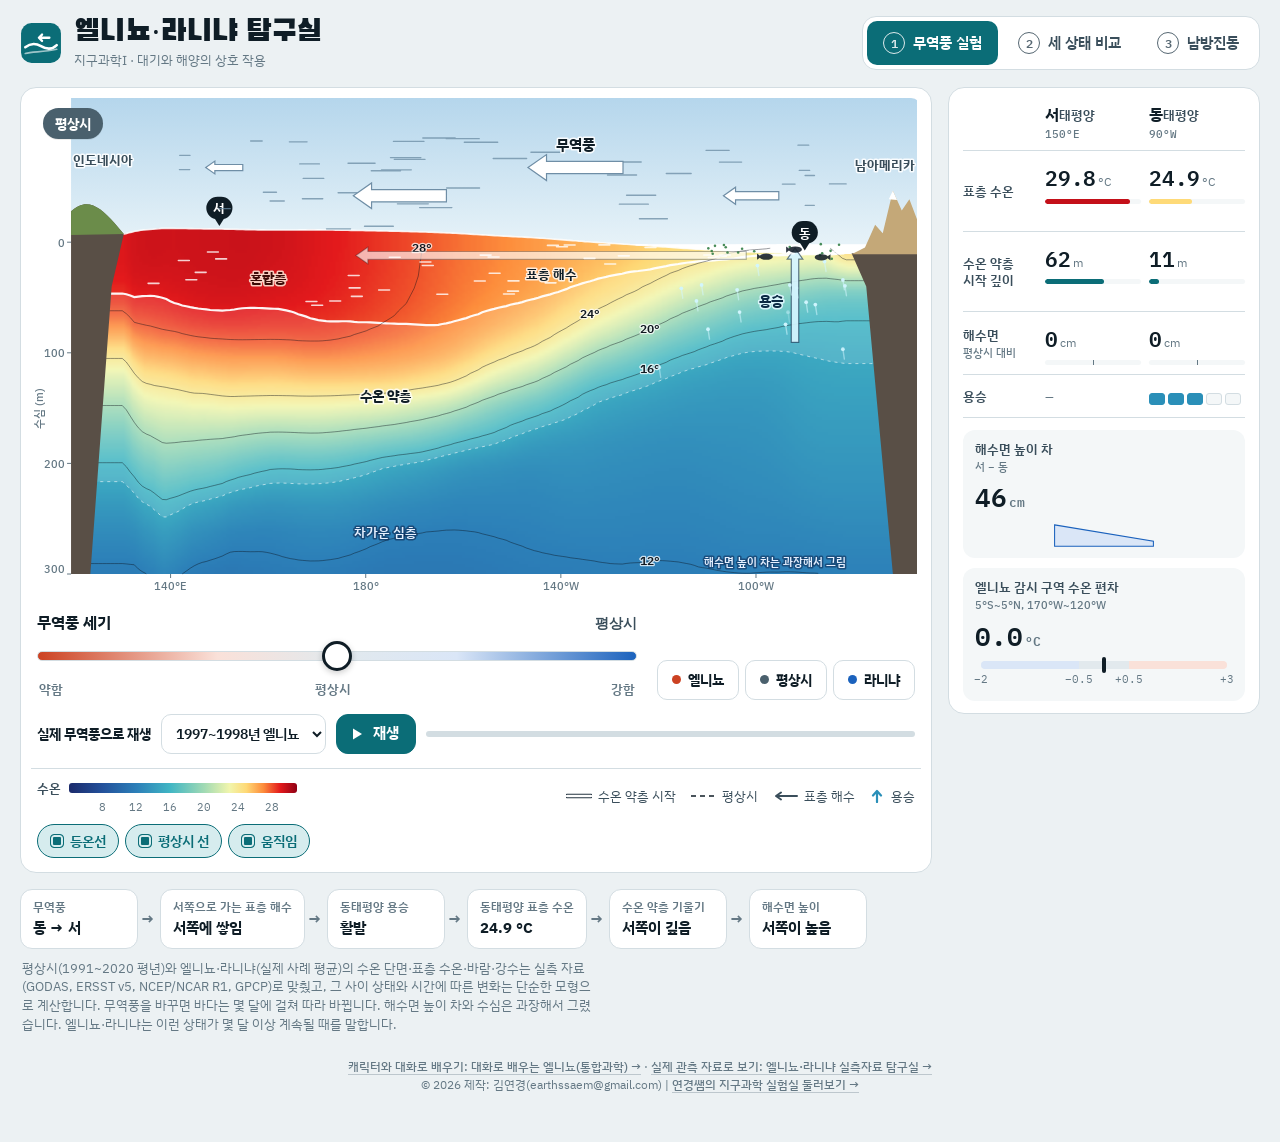
==== commit 921cf278: "엘니뇨·라니냐 탐구실을 실측 자료 기반의 역동적인 시뮬레이션으로 - 평상시(1991~2020 평년)와 엘니뇨·라니냐(실측자료 탐구실 사례 합성)의 수온 단면(GODAS), 표층 수" ====
--- a/index.html
+++ b/index.html
@@ -4,7 +4,7 @@
 <meta charset="utf-8">
 <meta name="viewport" content="width=device-width, initial-scale=1, viewport-fit=cover">
 <title>엘니뇨·라니냐 탐구실</title>
-<meta name="description" content="무역풍 세기에 따른 적도 태평양의 변화, 평상시·엘니뇨·라니냐 비교, 남방진동을 모식도로 탐구하는 웹앱">
+<meta name="description" content="무역풍 세기에 따라 몇 달에 걸쳐 바뀌는 적도 태평양, 평상시·엘니뇨·라니냐 비교, 남방진동을 실측 자료로 맞춘 시뮬레이션으로 탐구하는 웹앱">
 <link rel="icon" href="data:image/svg+xml,%3Csvg xmlns='http://www.w3.org/2000/svg' viewBox='0 0 40 40'%3E%3Crect x='1' y='1' width='38' height='38' rx='10' fill='%230b6d77'/%3E%3Cg fill='none' stroke='%23fff' stroke-linecap='round' stroke-linejoin='round'%3E%3Cpath d='M28 15H18l3-3M18 15l3 3' stroke-width='2.2'/%3E%3Cpath d='M5 24C10 20 15 20 20 23S30 27 35 22' stroke-width='2.4'/%3E%3Cpath d='M5 30C12 28 22 29 35 26' stroke-width='1.6' opacity='.6'/%3E%3C/g%3E%3C/svg%3E">
 <link rel="preconnect" href="https://fonts.googleapis.com">
 <link rel="preconnect" href="https://fonts.gstatic.com" crossorigin>
@@ -43,6 +43,7 @@
           <div class="stage" id="wind-stage">
             <canvas id="wind-canvas" role="img" aria-label="적도 태평양 연직 단면"></canvas>
             <div class="badge" id="wind-badge" data-phase="normal">평상시</div>
+            <div class="clock" id="wind-clock" aria-live="polite"></div>
           </div>
 
           <div class="controls">
@@ -57,9 +58,18 @@
               </div>
             </div>
             <div class="presets" role="group" aria-label="빠른 선택">
-              <button type="button" class="preset" data-target="-0.85" data-phase="nino" id="preset-nino">엘니뇨</button>
+              <button type="button" class="preset" data-target="-1" data-phase="nino" id="preset-nino">엘니뇨</button>
               <button type="button" class="preset" data-target="0" data-phase="normal" id="preset-normal">평상시</button>
-              <button type="button" class="preset" data-target="0.85" data-phase="nina" id="preset-nina">라니냐</button>
+              <button type="button" class="preset" data-target="1" data-phase="nina" id="preset-nina">라니냐</button>
+            </div>
+            <div class="replay" role="group" aria-label="실제 무역풍으로 재생">
+              <label class="replay-l" for="replay-case">실제 무역풍으로 재생</label>
+              <select id="replay-case"></select>
+              <button type="button" class="play" id="replay-play" aria-pressed="false">
+                <svg viewBox="0 0 16 16" aria-hidden="true"><path class="ic-play" d="M4 2.5 L13 8 L4 13.5 Z"/><path class="ic-pause" d="M4 2.5 H7 V13.5 H4 Z M9.5 2.5 H12.5 V13.5 H9.5 Z"/></svg>
+                <span>재생</span>
+              </button>
+              <div class="replay-bar" aria-hidden="true"><i id="replay-prog"></i></div>
             </div>
           </div>
 
@@ -120,6 +130,7 @@
             <div class="tile">
               <span class="tile-label">엘니뇨 감시 구역 수온 편차 <small>5°S~5°N, 170°W~120°W</small></span>
               <span class="tile-val mono"><span id="ro-nino">+0.0</span><small>°C</small></span>
+              <span class="tile-obs" id="ro-nino-obs" hidden></span>
               <div class="nino-scale" aria-hidden="true">
                 <span class="zone z-nina"></span><span class="zone z-normal"></span><span class="zone z-nino"></span>
                 <i id="ro-nino-mark"></i>
@@ -138,7 +149,7 @@
         <li data-k="tilt"><span class="c-q">수온 약층 기울기</span><span class="c-v"></span></li>
         <li data-k="sl"><span class="c-q">해수면 높이</span><span class="c-v"></span></li>
       </ol>
-      <p class="footnote">해수면 높이 차와 수심은 과장해서 그렸고, 수치는 관측값의 대략적인 크기에 맞춘 모식값입니다. 엘니뇨·라니냐는 이런 상태가 몇 달 이상 계속될 때를 말합니다.</p>
+      <p class="footnote">평상시(1991~2020 평년)와 엘니뇨·라니냐(실제 사례 평균)의 수온 단면·표층 수온·바람·강수는 실측 자료(GODAS, ERSST v5, NCEP/NCAR R1, GPCP)로 맞췄고, 그 사이 상태와 시간에 따른 변화는 단순한 모형으로 계산합니다. 무역풍을 바꾸면 바다는 몇 달에 걸쳐 따라 바뀝니다. 해수면 높이 차와 수심은 과장해서 그렸습니다. 엘니뇨·라니냐는 이런 상태가 몇 달 이상 계속될 때를 말합니다.</p>
     </section>
 
     <!-- ② 세 상태 비교 -->
@@ -162,15 +173,15 @@
 
       <div class="triptych">
         <figure class="card cmp" data-s="0">
-          <figcaption><span class="chip" data-phase="normal">평상시</span><span class="cap-sub">무역풍 보통</span></figcaption>
+          <figcaption><span class="chip" data-phase="normal">평상시</span><span class="cap-sub">1991~2020 평년</span></figcaption>
           <canvas id="cmp-0" role="img" aria-label="평상시 적도 태평양 단면"></canvas>
         </figure>
-        <figure class="card cmp" data-s="-0.85">
-          <figcaption><span class="chip" data-phase="nino">엘니뇨</span><span class="cap-sub">무역풍 약화</span></figcaption>
+        <figure class="card cmp" data-s="-1">
+          <figcaption><span class="chip" data-phase="nino">엘니뇨</span><span class="cap-sub">실제 사례 3개 평균</span></figcaption>
           <canvas id="cmp-1" role="img" aria-label="엘니뇨 때 적도 태평양 단면"></canvas>
         </figure>
-        <figure class="card cmp" data-s="0.85">
-          <figcaption><span class="chip" data-phase="nina">라니냐</span><span class="cap-sub">무역풍 강화</span></figcaption>
+        <figure class="card cmp" data-s="1">
+          <figcaption><span class="chip" data-phase="nina">라니냐</span><span class="cap-sub">실제 사례 2개 평균</span></figcaption>
           <canvas id="cmp-2" role="img" aria-label="라니냐 때 적도 태평양 단면"></canvas>
         </figure>
       </div>
@@ -205,8 +216,8 @@
       <div class="toolbar">
         <div class="seg" role="group" aria-label="상태 선택">
           <button type="button" id="so-normal" data-s="0" data-phase="normal" aria-pressed="true">평상시</button>
-          <button type="button" id="so-nino" data-s="-0.85" data-phase="nino" aria-pressed="false">엘니뇨</button>
-          <button type="button" id="so-nina" data-s="0.85" data-phase="nina" aria-pressed="false">라니냐</button>
+          <button type="button" id="so-nino" data-s="-1" data-phase="nino" aria-pressed="false">엘니뇨</button>
+          <button type="button" id="so-nina" data-s="1" data-phase="nina" aria-pressed="false">라니냐</button>
         </div>
         <button type="button" class="play" id="so-play" aria-pressed="false">
           <svg viewBox="0 0 16 16" aria-hidden="true"><path class="ic-play" d="M4 2.5 L13 8 L4 13.5 Z"/><path class="ic-pause" d="M4 2.5 H7 V13.5 H4 Z M9.5 2.5 H12.5 V13.5 H9.5 Z"/></svg>
@@ -239,9 +250,9 @@
           </div>
         </div>
         <div class="card chart-card">
-          <h2>시간에 따른 변화 <span class="tag">모식 그래프</span></h2>
-          <div class="chart-scroll"><svg id="so-chart" viewBox="0 0 640 314" tabindex="0" role="slider" aria-label="동태평양 수온 편차와 남방진동 지수의 모식 그래프에서 시기 고르기"></svg></div>
-          <p class="footnote">그래프를 누르면 그 시기로 이동합니다. 실제 관측 자료가 아니라 두 값이 반대로 움직이는 관계를 보여 주는 모식 그래프입니다.</p>
+          <h2>시간에 따른 변화 <span class="tag">실측 자료 1991~2024</span></h2>
+          <div class="chart-scroll"><svg id="so-chart" viewBox="0 0 640 314" tabindex="0" role="slider" aria-label="엘니뇨 감시 구역 수온 편차와 남방진동 지수의 실측 그래프에서 시기 고르기"></svg></div>
+          <p class="footnote">그래프를 누르면 그 달로 이동해 지도와 기압 시소가 그 달의 실제 값으로 바뀝니다. 수온 편차는 NOAA ERSST v5(1991~2020 평년 대비), 남방진동 지수와 다윈·타히티 기압은 NOAA CPC 자료이고, 음영은 NOAA CPC 공식 판정(RONI)입니다. 상태 버튼의 엘니뇨·라니냐는 실제 사례 평균입니다.</p>
         </div>
       </div>
     </section>
@@ -257,6 +268,7 @@
 <noscript><p class="noscript">이 웹앱은 JavaScript가 켜져 있어야 동작합니다.</p></noscript>
 
 <script src="js/land.js"></script>
+<script src="js/obs-calib.js"></script>
 <script src="js/model.js"></script>
 <script src="js/draw.js"></script>
 <script src="js/tab-wind.js"></script>
--- a/css/style.css
+++ b/css/style.css
@@ -429,6 +429,29 @@
 .preset[data-phase="nina"]::before { background: var(--nina); }
 .preset:hover { border-color: var(--ink-2); }
 
+/* 바다가 따라 바뀌는 동안의 시계 (그림 오른쪽 위) */
+.clock {
+  position: absolute; top: 10px; right: 12px;
+  padding: 5px 12px; border-radius: 999px;
+  background: rgba(30, 24, 0, 0.82); color: #ffe36a;
+  font-weight: 700; font-size: 13.5px; font-variant-numeric: tabular-nums;
+  pointer-events: none; opacity: 0; transition: opacity .25s;
+}
+.clock.on { opacity: 1; }
+.clock.replay { background: var(--ink); color: var(--bg); }
+
+/* 실제 무역풍으로 재생 */
+.replay { flex: 1 1 100%; display: flex; flex-wrap: wrap; align-items: center; gap: 8px 10px; padding-top: 2px; }
+.replay-l { font-weight: 700; font-size: 14px; }
+.replay select {
+  min-height: 40px; padding: 0 10px; max-width: 100%;
+  border: 1.5px solid var(--line); border-radius: 10px;
+  background: var(--surface); color: var(--ink); font: inherit; font-weight: 600; font-size: 14px;
+}
+.replay-bar { flex: 1 1 120px; min-width: 80px; height: 6px; border-radius: 3px; background: var(--line); overflow: hidden; }
+.replay-bar i { display: block; height: 100%; width: 0; background: var(--accent); }
+.tile-obs { display: block; font-size: 12.5px; font-weight: 700; color: var(--ink-2); }
+
 .legend-row {
   display: flex;
   flex-wrap: wrap;
@@ -512,6 +535,9 @@
   color: var(--muted);
   font-weight: 700;
 }
+/* 아직 따라 바뀌는 중인 고리 */
+.chain li.live { border-color: var(--accent); animation: live-ring 1s ease-in-out infinite; }
+@keyframes live-ring { 0%, 100% { box-shadow: 0 0 0 0 transparent; } 50% { box-shadow: 0 0 0 3px var(--accent-soft); } }
 .c-q { font-size: 12px; color: var(--muted); font-weight: 600; }
 .c-v { font-size: 15px; font-weight: 700; color: var(--ink); }
 .c-v.up { color: var(--nino); }
@@ -656,4 +682,5 @@
 
 @media (prefers-reduced-motion: reduce) {
   * { transition: none !important; }
-}
+  .chain li.live { animation: none; }
+}
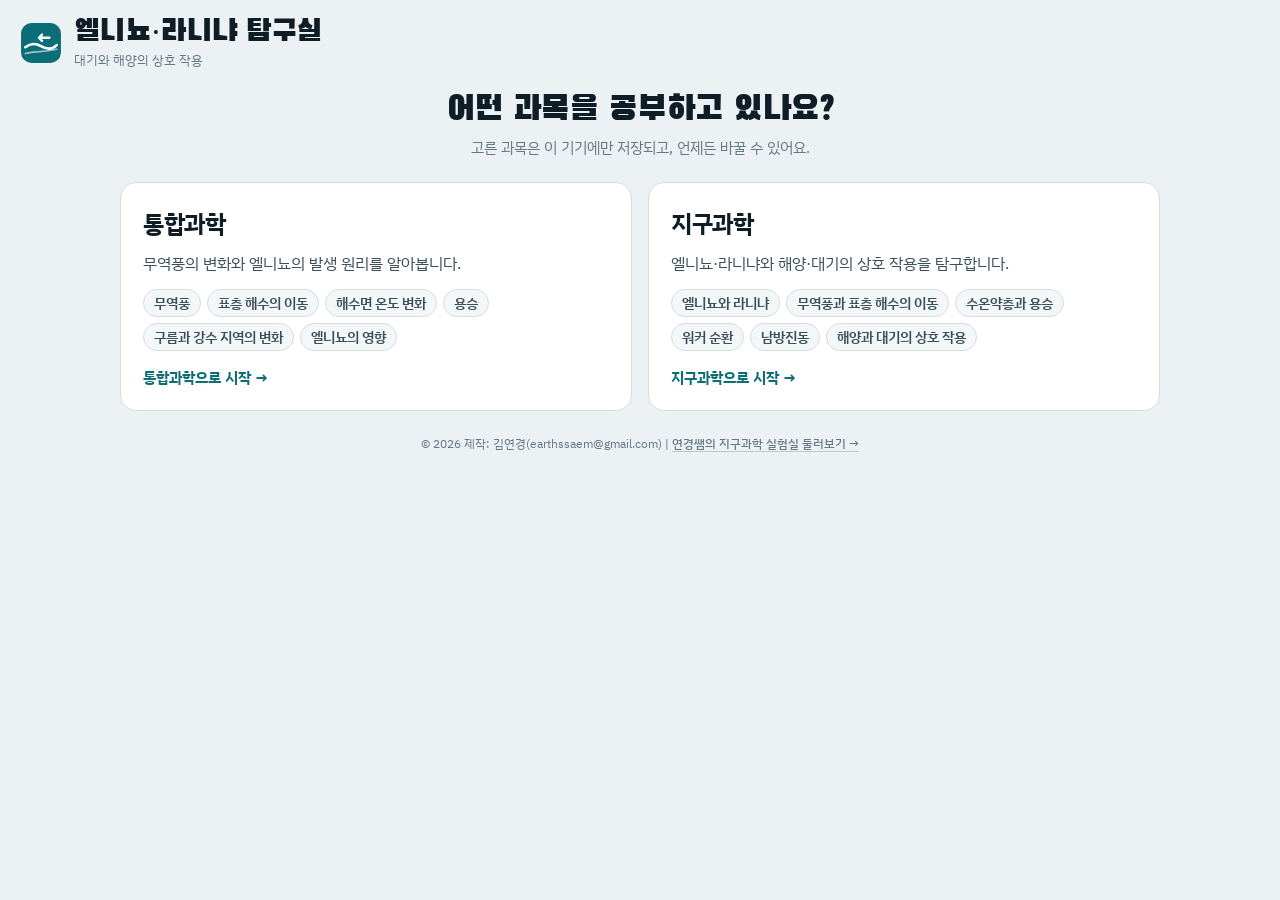
==== commit e113bad4: "과목별 학습 모드 1단계: 탐구실 첫 화면(과목 선택·학습 방법 메뉴)과 공통 과목 상태 - 루트 index.html을 탐구실 첫 화면으로: 과목 선택(통합과학·지구과학) → 그 " ====
--- a/index.html
+++ b/index.html
@@ -4,19 +4,29 @@
 <meta charset="utf-8">
 <meta name="viewport" content="width=device-width, initial-scale=1, viewport-fit=cover">
 <title>엘니뇨·라니냐 탐구실</title>
-<meta name="description" content="무역풍 세기에 따라 몇 달에 걸쳐 바뀌는 적도 태평양, 평상시·엘니뇨·라니냐 비교, 남방진동을 실측 자료로 맞춘 시뮬레이션으로 탐구하는 웹앱">
+<meta name="description" content="통합과학·지구과학 과목에 맞춰 대화형 학습, 개념 시뮬레이션, 실측자료 탐구로 엘니뇨·라니냐와 대기·해양의 상호 작용을 배우는 탐구실">
 <link rel="icon" href="data:image/svg+xml,%3Csvg xmlns='http://www.w3.org/2000/svg' viewBox='0 0 40 40'%3E%3Crect x='1' y='1' width='38' height='38' rx='10' fill='%230b6d77'/%3E%3Cg fill='none' stroke='%23fff' stroke-linecap='round' stroke-linejoin='round'%3E%3Cpath d='M28 15H18l3-3M18 15l3 3' stroke-width='2.2'/%3E%3Cpath d='M5 24C10 20 15 20 20 23S30 27 35 22' stroke-width='2.4'/%3E%3Cpath d='M5 30C12 28 22 29 35 26' stroke-width='1.6' opacity='.6'/%3E%3C/g%3E%3C/svg%3E">
 <link rel="preconnect" href="https://fonts.googleapis.com">
 <link rel="preconnect" href="https://fonts.gstatic.com" crossorigin>
-<link rel="stylesheet" href="https://fonts.googleapis.com/css2?family=Black+Han+Sans&family=IBM+Plex+Mono:wght@500;600&family=IBM+Plex+Sans+KR:wght@400;500;600;700&display=swap">
+<link rel="stylesheet" href="https://fonts.googleapis.com/css2?family=Black+Han+Sans&family=IBM+Plex+Sans+KR:wght@400;500;600;700&display=swap">
 <link rel="stylesheet" href="css/style.css">
-<!-- 새로고침 때 ① 탭이 잠깐 보였다가 바뀌지 않도록, 그리기 전에 열 탭(주소의 #compare·#so, 주소가 비었으면 지난번 탭)을 html[data-tab] 으로 표시 (패널은 css, 탭 버튼은 본문 끝 스크립트, 해제는 app.js 의 select) -->
-<script>(function () { var h = location.hash.slice(1); if (!h) { try { h = localStorage.getItem('enso-lab-tab') || ''; } catch (e) { h = ''; } } if (h === 'compare' || h === 'so') document.documentElement.setAttribute('data-tab', h); })();</script>
+<link rel="stylesheet" href="css/lab.css">
+<script src="js/lab.js"></script>
+<script>
+  /* 그리기 전에 바로 옮겨 갈 주소
+     - 예전 개념 시뮬레이터 주소(/#wind, /#compare, /#so) → simulation/ 의 같은 탭
+     - 과목·학습 방법을 함께 준 링크(?subject=earth&learn=sim) → 그 학습 페이지 (과목은 lab.js 가 이미 저장) */
+  (function () {
+    var h = location.hash.slice(1), learn = LAB.param('learn');
+    if (h === 'wind' || h === 'compare' || h === 'so') { location.replace(LAB.url('sim') + '#' + h); return; }
+    if (learn === 'story' || learn === 'sim' || learn === 'data') location.replace(LAB.url(learn));
+  })();
+</script>
 </head>
 <body>
-<div class="app">
+<div class="app hub">
   <header class="top">
-    <a class="brand" id="homeLink" href="#" title="처음 화면으로" aria-label="엘니뇨·라니냐 탐구실 — 처음 화면으로">
+    <a class="brand" id="homeLink" href="./" title="처음 화면으로" aria-label="엘니뇨·라니냐 탐구실 — 처음 화면으로">
       <svg class="brand-mark" viewBox="0 0 40 40" aria-hidden="true">
         <rect x="1" y="1" width="38" height="38" rx="10" style="fill:var(--accent)"/>
         <path d="M6 15 h10 l-3 -3 M16 15 l-3 3" style="stroke:var(--on-accent)" stroke-width="2.2" fill="none" stroke-linecap="round" stroke-linejoin="round" transform="translate(34 0) scale(-1 1)"/>
@@ -25,255 +35,129 @@
       </svg>
       <div>
         <h1>엘니뇨·라니냐 탐구실</h1>
-        <p>지구과학Ⅰ · 대기와 해양의 상호 작용</p>
+        <p>대기와 해양의 상호 작용</p>
       </div>
     </a>
-    <nav class="tabs" role="tablist" aria-label="탐구 활동">
-      <button type="button" role="tab" id="tabbtn-wind" aria-controls="tab-wind" aria-selected="true"><span class="num">1</span>무역풍 실험</button>
-      <button type="button" role="tab" id="tabbtn-compare" aria-controls="tab-compare" aria-selected="false" tabindex="-1"><span class="num">2</span>세 상태 비교</button>
-      <button type="button" role="tab" id="tabbtn-so" aria-controls="tab-so" aria-selected="false" tabindex="-1"><span class="num">3</span>남방진동</button>
-    </nav>
   </header>
 
   <main>
-    <!-- ① 무역풍 실험 -->
-    <section class="tabpanel" id="tab-wind" role="tabpanel" aria-labelledby="tabbtn-wind">
-      <div class="wind-grid">
-        <div class="card stage-card">
-          <div class="stage" id="wind-stage">
-            <canvas id="wind-canvas" role="img" aria-label="적도 태평양 연직 단면"></canvas>
-            <div class="badge" id="wind-badge" data-phase="normal">평상시</div>
-            <div class="clock" id="wind-clock" aria-live="polite"></div>
-          </div>
-
-          <div class="controls">
-            <div class="slider-block">
-              <div class="slider-head">
-                <label for="wind-slider">무역풍 세기</label>
-                <output id="wind-out" for="wind-slider">평상시</output>
-              </div>
-              <input type="range" id="wind-slider" min="-100" max="100" step="1" value="0">
-              <div class="slider-scale" aria-hidden="true">
-                <span>약함</span><span>평상시</span><span>강함</span>
-              </div>
-            </div>
-            <div class="presets" role="group" aria-label="빠른 선택">
-              <button type="button" class="preset" data-target="-1" data-phase="nino" id="preset-nino">엘니뇨</button>
-              <button type="button" class="preset" data-target="0" data-phase="normal" id="preset-normal">평상시</button>
-              <button type="button" class="preset" data-target="1" data-phase="nina" id="preset-nina">라니냐</button>
-            </div>
-            <div class="replay" role="group" aria-label="실제 무역풍으로 재생">
-              <label class="replay-l" for="replay-case">실제 무역풍으로 재생</label>
-              <select id="replay-case"></select>
-              <button type="button" class="play" id="replay-play" aria-pressed="false">
-                <svg viewBox="0 0 16 16" aria-hidden="true"><path class="ic-play" d="M4 2.5 L13 8 L4 13.5 Z"/><path class="ic-pause" d="M4 2.5 H7 V13.5 H4 Z M9.5 2.5 H12.5 V13.5 H9.5 Z"/></svg>
-                <span>재생</span>
-              </button>
-              <div class="replay-bar" aria-hidden="true"><i id="replay-prog"></i></div>
-            </div>
-          </div>
-
-          <div class="legend-row">
-            <div class="cbar-wrap">
-              <span class="cbar-label">수온</span>
-              <div class="cbar" id="wind-cbar"></div>
-              <div class="cbar-ticks" id="wind-cbar-ticks"></div>
-            </div>
-            <ul class="keys">
-              <li><svg viewBox="0 0 26 10" aria-hidden="true"><path d="M1 5 H25" stroke="#243440" stroke-width="4.4" stroke-linecap="round"/><path d="M1 5 H25" stroke="#fff" stroke-width="2.4" stroke-linecap="round"/></svg>수온 약층 시작</li>
-              <li><svg viewBox="0 0 26 10" aria-hidden="true"><path d="M1 5 H25" style="stroke:var(--ink)" stroke-width="1.6" stroke-dasharray="5 4"/></svg>평상시</li>
-              <li><svg viewBox="0 0 26 10" aria-hidden="true"><path d="M25 5 H6 M9 1.5 L4 5 L9 8.5" style="stroke:var(--ink-2)" stroke-width="2" fill="none" stroke-linecap="round" stroke-linejoin="round"/></svg>표층 해수</li>
-              <li><svg viewBox="0 0 16 14" aria-hidden="true"><path d="M8 13 V3 M4 6.5 L8 2 L12 6.5" stroke="#2a8fb8" stroke-width="2.2" fill="none" stroke-linecap="round" stroke-linejoin="round"/></svg>용승</li>
-            </ul>
-            <div class="toggles" role="group" aria-label="보기 설정">
-              <label class="chk"><input type="checkbox" id="wind-iso" checked><span>등온선</span></label>
-              <label class="chk"><input type="checkbox" id="wind-ghost" checked><span>평상시 선</span></label>
-              <label class="chk"><input type="checkbox" id="wind-motion" checked><span>움직임</span></label>
-            </div>
-          </div>
-        </div>
-
-        <aside class="card readout" aria-label="서태평양과 동태평양 비교">
-          <div class="ro-head">
-            <span></span>
-            <span><b>서</b>태평양<small>150°E</small></span>
-            <span><b>동</b>태평양<small>90°W</small></span>
-          </div>
-          <div class="ro-row">
-            <span class="ro-label">표층 수온</span>
-            <span class="ro-cell"><span class="ro-val mono" id="ro-sst-w">29.6</span><span class="ro-unit">°C</span><span class="ro-bar"><i id="ro-sst-bw"></i></span><span class="ro-d" id="ro-sst-dw"></span></span>
-            <span class="ro-cell"><span class="ro-val mono" id="ro-sst-e">24.0</span><span class="ro-unit">°C</span><span class="ro-bar"><i id="ro-sst-be"></i></span><span class="ro-d" id="ro-sst-de"></span></span>
-          </div>
-          <div class="ro-row">
-            <span class="ro-label">수온 약층<br>시작 깊이</span>
-            <span class="ro-cell"><span class="ro-val mono" id="ro-mld-w">83</span><span class="ro-unit">m</span><span class="ro-bar depth"><i id="ro-mld-bw"></i></span><span class="ro-d" id="ro-mld-dw"></span></span>
-            <span class="ro-cell"><span class="ro-val mono" id="ro-mld-e">22</span><span class="ro-unit">m</span><span class="ro-bar depth"><i id="ro-mld-be"></i></span><span class="ro-d" id="ro-mld-de"></span></span>
-          </div>
-          <div class="ro-row">
-            <span class="ro-label">해수면<br><small>평상시 대비</small></span>
-            <span class="ro-cell"><span class="ro-val mono" id="ro-eta-w">0</span><span class="ro-unit">cm</span><span class="ro-bar mid"><i id="ro-eta-bw"></i></span></span>
-            <span class="ro-cell"><span class="ro-val mono" id="ro-eta-e">0</span><span class="ro-unit">cm</span><span class="ro-bar mid"><i id="ro-eta-be"></i></span></span>
-          </div>
-          <div class="ro-row">
-            <span class="ro-label">용승</span>
-            <span class="ro-cell ro-none">–</span>
-            <span class="ro-cell"><span class="ro-meter" id="ro-up" role="img" aria-label="용승 세기"><i></i><i></i><i></i><i></i><i></i></span></span>
-          </div>
-          <div class="ro-tiles">
-            <div class="tile">
-              <span class="tile-label">해수면 높이 차 <small>서 − 동</small></span>
-              <span class="tile-val mono"><span id="ro-diff">39</span><small>cm</small></span>
-              <svg class="tile-fig" viewBox="0 0 120 34" aria-hidden="true">
-                <path id="ro-diff-sea" d="M4 12 L116 22 L116 32 L4 32 Z" stroke-width="1.2" style="fill:var(--nina-soft);stroke:var(--nina)"/>
-              </svg>
-            </div>
-            <div class="tile">
-              <span class="tile-label">엘니뇨 감시 구역 수온 편차 <small>5°S~5°N, 170°W~120°W</small></span>
-              <span class="tile-val mono"><span id="ro-nino">+0.0</span><small>°C</small></span>
-              <span class="tile-obs" id="ro-nino-obs" hidden></span>
-              <div class="nino-scale" aria-hidden="true">
-                <span class="zone z-nina"></span><span class="zone z-normal"></span><span class="zone z-nino"></span>
-                <i id="ro-nino-mark"></i>
-                <span class="ns-t" style="left:0">−2</span><span class="ns-t" style="left:40%">−0.5</span><span class="ns-t" style="left:60%">+0.5</span><span class="ns-t" style="left:100%">+3</span>
-              </div>
-            </div>
-          </div>
-        </aside>
-      </div>
-
-      <ol class="chain" id="wind-chain" aria-label="원인과 결과">
-        <li data-k="wind"><span class="c-q">무역풍</span><span class="c-v"></span></li>
-        <li data-k="trans"><span class="c-q">서쪽으로 가는 표층 해수</span><span class="c-v"></span></li>
-        <li data-k="up"><span class="c-q">동태평양 용승</span><span class="c-v"></span></li>
-        <li data-k="sste"><span class="c-q">동태평양 표층 수온</span><span class="c-v"></span></li>
-        <li data-k="tilt"><span class="c-q">수온 약층 기울기</span><span class="c-v"></span></li>
-        <li data-k="sl"><span class="c-q">해수면 높이</span><span class="c-v"></span></li>
-      </ol>
-      <p class="footnote">평상시(1991~2020 평년)와 엘니뇨·라니냐(실제 사례 평균)의 수온 단면·표층 수온·바람·강수는 실측 자료(GODAS, ERSST v5, NCEP/NCAR R1, GPCP)로 맞췄고, 그 사이 상태와 시간에 따른 변화는 단순한 모형으로 계산합니다. 무역풍을 바꾸면 바다는 몇 달에 걸쳐 따라 바뀝니다. 해수면 높이 차와 수심은 과장해서 그렸습니다. 엘니뇨·라니냐는 이런 상태가 몇 달 이상 계속될 때를 말합니다.</p>
-    </section>
-
-    <!-- ② 세 상태 비교 -->
-    <section class="tabpanel" id="tab-compare" role="tabpanel" aria-labelledby="tabbtn-compare" hidden>
-      <div class="toolbar">
-        <div class="seg" role="group" aria-label="색으로 나타낼 값">
-          <button type="button" id="cmp-mode-temp" aria-pressed="true">수온</button>
-          <button type="button" id="cmp-mode-anom" aria-pressed="false">평상시와의 차이</button>
-        </div>
-        <div class="cbar-wrap small">
-          <div class="cbar" id="cmp-cbar"></div>
-          <div class="cbar-ticks" id="cmp-cbar-ticks"></div>
-        </div>
-        <div class="toggles" role="group" aria-label="보기 설정">
-          <label class="chk"><input type="checkbox" id="cmp-walker" checked><span>대기 순환</span></label>
-          <label class="chk"><input type="checkbox" id="cmp-flow" checked><span>해수 흐름</span></label>
-          <label class="chk"><input type="checkbox" id="cmp-iso"><span>등온선</span></label>
-          <label class="chk"><input type="checkbox" id="cmp-motion" checked><span>움직임</span></label>
-        </div>
-      </div>
-
-      <div class="triptych">
-        <figure class="card cmp" data-s="0">
-          <figcaption><span class="chip" data-phase="normal">평상시</span><span class="cap-sub">1991~2020 평년</span></figcaption>
-          <canvas id="cmp-0" role="img" aria-label="평상시 적도 태평양 단면"></canvas>
-        </figure>
-        <figure class="card cmp" data-s="-1">
-          <figcaption><span class="chip" data-phase="nino">엘니뇨</span><span class="cap-sub">실제 사례 3개 평균</span></figcaption>
-          <canvas id="cmp-1" role="img" aria-label="엘니뇨 때 적도 태평양 단면"></canvas>
-        </figure>
-        <figure class="card cmp" data-s="1">
-          <figcaption><span class="chip" data-phase="nina">라니냐</span><span class="cap-sub">실제 사례 2개 평균</span></figcaption>
-          <canvas id="cmp-2" role="img" aria-label="라니냐 때 적도 태평양 단면"></canvas>
-        </figure>
-      </div>
-      <p class="hint" id="cmp-hint">그림 위를 누르거나 움직이면 세 그림의 같은 경도를 함께 비교합니다.</p>
-
-      <div class="card matrix-card">
-        <div class="table-scroll">
-          <table class="matrix">
-            <thead>
-              <tr><th scope="col"></th><th scope="col"><span class="chip" data-phase="normal">평상시</span></th><th scope="col"><span class="chip" data-phase="nino">엘니뇨</span></th><th scope="col"><span class="chip" data-phase="nina">라니냐</span></th></tr>
-            </thead>
-            <tbody>
-              <tr><th scope="row">무역풍</th><td>동 → 서</td><td class="dn">약해짐</td><td class="up">강해짐</td></tr>
-              <tr><th scope="row">동태평양 용승</th><td>활발</td><td class="dn">약해짐</td><td class="up">강해짐</td></tr>
-              <tr><th scope="row">동태평양 표층 수온</th><td>낮음</td><td class="up">높아짐</td><td class="dn">낮아짐</td></tr>
-              <tr><th scope="row">서태평양 표층 수온</th><td>높음</td><td class="dn">낮아짐</td><td class="up">높아짐</td></tr>
-              <tr><th scope="row">동태평양 수온 약층 시작 깊이</th><td>얕음</td><td class="up">깊어짐</td><td class="dn">얕아짐</td></tr>
-              <tr><th scope="row">수온 약층 기울기</th><td>서쪽이 깊음</td><td class="dn">완만해짐</td><td class="up">급해짐</td></tr>
-              <tr><th scope="row">해수면 높이</th><td>서 &gt; 동</td><td><span class="dn">서</span> · <span class="up">동</span></td><td><span class="up">서</span> · <span class="dn">동</span></td></tr>
-              <tr><th scope="row">상승 기류·비</th><td>서태평양</td><td class="shift">중앙 태평양 쪽으로 이동</td><td class="up">서태평양에서 더 강해짐</td></tr>
-              <tr><th scope="row">서태평양 기압 · 날씨</th><td>저기압 · 비</td><td><span class="up">기압</span> · 가뭄, 산불</td><td><span class="dn">기압</span> · 강수량 증가</td></tr>
-              <tr><th scope="row">동태평양 기압 · 날씨</th><td>고기압 · 건조</td><td><span class="dn">기압</span> · 강수량 증가</td><td><span class="up">기압</span> · 더 건조</td></tr>
-            </tbody>
-          </table>
-        </div>
-        <p class="footnote">▲ 평상시보다 높아지거나 강해짐 · ▼ 낮아지거나 약해짐</p>
+    <!-- 과목 선택 -->
+    <section id="pick" aria-labelledby="pick-q" hidden>
+      <h2 class="hub-q" id="pick-q">어떤 과목을 공부하고 있나요?</h2>
+      <p class="hub-sub">고른 과목은 이 기기에만 저장되고, 언제든 바꿀 수 있어요.</p>
+      <div class="subj-cards">
+        <a class="subj-card" href="?subject=integrated" data-s="integrated">
+          <h3>통합과학</h3>
+          <p>무역풍의 변화와 엘니뇨의 발생 원리를 알아봅니다.</p>
+          <ul aria-label="핵심 학습 내용">
+            <li>무역풍</li><li>표층 해수의 이동</li><li>해수면 온도 변화</li><li>용승</li><li>구름과 강수 지역의 변화</li><li>엘니뇨의 영향</li>
+          </ul>
+          <span class="go" aria-hidden="true">통합과학으로 시작 →</span>
+        </a>
+        <a class="subj-card" href="?subject=earth" data-s="earth">
+          <h3>지구과학</h3>
+          <p>엘니뇨·라니냐와 해양·대기의 상호 작용을 탐구합니다.</p>
+          <ul aria-label="핵심 학습 내용">
+            <li>엘니뇨와 라니냐</li><li>무역풍과 표층 해수의 이동</li><li>수온약층과 용승</li><li>워커 순환</li><li>남방진동</li><li>해양과 대기의 상호 작용</li>
+          </ul>
+          <span class="go" aria-hidden="true">지구과학으로 시작 →</span>
+        </a>
       </div>
     </section>
 
-    <!-- ③ 남방진동 -->
-    <section class="tabpanel" id="tab-so" role="tabpanel" aria-labelledby="tabbtn-so" hidden>
-      <div class="toolbar">
-        <div class="seg" role="group" aria-label="상태 선택">
-          <button type="button" id="so-normal" data-s="0" data-phase="normal" aria-pressed="true">평상시</button>
-          <button type="button" id="so-nino" data-s="-1" data-phase="nino" aria-pressed="false">엘니뇨</button>
-          <button type="button" id="so-nina" data-s="1" data-phase="nina" aria-pressed="false">라니냐</button>
-        </div>
-        <button type="button" class="play" id="so-play" aria-pressed="false">
-          <svg viewBox="0 0 16 16" aria-hidden="true"><path class="ic-play" d="M4 2.5 L13 8 L4 13.5 Z"/><path class="ic-pause" d="M4 2.5 H7 V13.5 H4 Z M9.5 2.5 H12.5 V13.5 H9.5 Z"/></svg>
-          <span>시간 흐름 재생</span>
-        </button>
-        <label class="chk"><input type="checkbox" id="so-motion" checked><span>움직임</span></label>
+    <!-- 학습 방법 선택 -->
+    <section id="menu" aria-labelledby="menu-q" hidden>
+      <div class="menu-head">
+        <span class="menu-subj" id="menu-subj">통합과학</span>
+        <button type="button" class="menu-change" id="menu-change">과목 바꾸기</button>
+        <h2 class="hub-q" id="menu-q">어떤 방법으로 공부해 볼까요?</h2>
       </div>
-
-      <div class="card map-card">
-        <div class="stage">
-          <canvas id="so-map" role="img" aria-label="열대 태평양의 워커 순환과 기압"></canvas>
-          <div class="badge" id="so-badge" data-phase="normal">평상시</div>
-        </div>
-        <ul class="keys map-keys">
-          <li><svg viewBox="0 0 26 10" aria-hidden="true"><path d="M1 5 H25" style="stroke:var(--walker)" stroke-width="4" stroke-linecap="round"/></svg>워커 순환</li>
-          <li><svg viewBox="0 0 26 10" aria-hidden="true"><path d="M1 5 H25" style="stroke:var(--surface-wind)" stroke-width="4" stroke-linecap="round"/></svg>지표 부근 바람</li>
-          <li><span class="gauge-key">▲</span>평상시보다 기압 높음</li>
-          <li><span class="gauge-key lo">▼</span>평상시보다 기압 낮음</li>
-        </ul>
+      <div class="method-cards">
+        <a class="method-card" data-m="story" href="story/">
+          <span class="ic" data-icon="story"></span>
+          <div class="txt"><h3>대화형 학습</h3><p data-desc>캐릭터들의 대화를 따라가며 엘니뇨의 발생 원리를 이해합니다.</p></div>
+          <span class="go" aria-hidden="true">시작하기 →</span>
+        </a>
+        <a class="method-card" data-m="sim" href="simulation/">
+          <span class="ic" data-icon="sim"></span>
+          <div class="txt"><h3>개념 시뮬레이션</h3><p data-desc>무역풍을 직접 조절하며 태평양의 해양과 대기가 어떻게 변화하는지 관찰합니다.</p></div>
+          <span class="go" aria-hidden="true">시작하기 →</span>
+        </a>
+        <a class="method-card" data-m="data" href="observatory/">
+          <span class="ic" data-icon="data"></span>
+          <div class="txt"><h3>실측자료 탐구</h3><p data-desc>실제 관측·재분석 자료를 이용해 엘니뇨와 라니냐의 특징을 확인합니다.</p></div>
+          <span class="go" aria-hidden="true">시작하기 →</span>
+        </a>
       </div>
-
-      <div class="so-grid">
-        <div class="card seesaw-card">
-          <h2>기압 시소</h2>
-          <svg id="so-seesaw" viewBox="0 0 400 230" role="img" aria-label="다윈과 타히티의 기압 시소"></svg>
-          <div class="soi">
-            <div class="soi-head"><span>남방진동 지수</span><span class="soi-formula">타히티 기압 편차 − 다윈 기압 편차</span></div>
-            <div class="soi-bar"><i id="soi-needle"></i></div>
-            <div class="soi-scale" aria-hidden="true"><span class="soi-neg">− 엘니뇨</span><span class="soi-zero">0</span><span class="soi-pos">라니냐 +</span></div>
-          </div>
-        </div>
-        <div class="card chart-card">
-          <h2>시간에 따른 변화 <span class="tag">실측 자료 1991~2024</span></h2>
-          <div class="chart-scroll"><svg id="so-chart" viewBox="0 0 640 314" tabindex="0" role="slider" aria-label="엘니뇨 감시 구역 수온 편차와 남방진동 지수의 실측 그래프에서 시기 고르기"></svg></div>
-          <p class="footnote">그래프를 누르면 그 달로 이동해 지도와 기압 시소가 그 달의 실제 값으로 바뀝니다. 수온 편차는 NOAA ERSST v5(1991~2020 평년 대비), 남방진동 지수와 다윈·타히티 기압은 NOAA CPC 자료이고, 음영은 NOAA CPC 공식 판정(RONI)입니다. 상태 버튼의 엘니뇨·라니냐는 실제 사례 평균입니다.</p>
-        </div>
-      </div>
+      <p class="hub-note">학습 중에도 화면 맨 위의 메뉴에서 다른 학습 방법이나 과목으로 언제든 바꿀 수 있어요.</p>
     </section>
   </main>
-  <script>/* 열 탭의 버튼을 처음부터 선택된 모양으로 (머리 스크립트 참고) */
-  (function () { var id = document.documentElement.getAttribute('data-tab'), on = id && document.getElementById('tabbtn-' + id); if (!on) return;
-    var bar = on.parentNode;
-    [].forEach.call(bar.querySelectorAll('[role="tab"]'), function (b) { b.setAttribute('aria-selected', b === on); b.tabIndex = b === on ? 0 : -1; });
-    if (bar.scrollWidth > bar.clientWidth) on.scrollIntoView({ inline: 'center', block: 'nearest' }); })(); // 탭 줄이 옆으로 밀리는 화면이면 그 탭이 보이게 미리 밀어 둠</script>
-  <footer><a class="hub" href="story/">캐릭터와 대화로 배우기: 대화로 배우는 엘니뇨(통합과학) →</a> · <a class="hub" href="observatory/">실제 관측 자료로 보기: 엘니뇨·라니냐 실측자료 탐구실 →</a><br>© 2026 제작: 김연경(earthssaem@gmail.com) | <a class="hub" href="https://earthssaem-lab.vercel.app/" target="_blank" rel="noopener">연경쌤의 지구과학 실험실 둘러보기 →</a></footer>
+
+  <footer>© 2026 제작: 김연경(earthssaem@gmail.com) | <a class="hub" href="https://earthssaem-lab.vercel.app/" target="_blank" rel="noopener">연경쌤의 지구과학 실험실 둘러보기 →</a></footer>
 </div>
 
-<noscript><p class="noscript">이 웹앱은 JavaScript가 켜져 있어야 동작합니다.</p></noscript>
+<noscript><p class="noscript">이 웹앱은 JavaScript가 켜져 있어야 동작합니다. <a href="simulation/">개념 시뮬레이션</a> · <a href="story/">대화형 학습</a> · <a href="observatory/">실측자료 탐구</a></p></noscript>
 
-<script src="js/land.js"></script>
-<script src="js/obs-calib.js"></script>
-<script src="js/model.js"></script>
-<script src="js/draw.js"></script>
-<script src="js/tab-wind.js"></script>
-<script src="js/tab-compare.js"></script>
-<script src="js/tab-so.js"></script>
-<script src="js/app.js"></script>
+<script>
+/* 첫 화면: 저장된 과목이 없으면 과목 선택, 있으면 그 과목의 학습 방법 메뉴 */
+(function () {
+  'use strict';
+  var LAB = window.LAB;
+  // 과목마다 달라지는 학습 방법 설명 (통합과학에서는 라니냐를 내세우지 않음)
+  var DESC = {
+    integrated: {
+      story: '캐릭터들의 대화를 따라가며 엘니뇨의 발생 원리를 이해합니다.',
+      sim: '무역풍을 직접 조절하며 태평양의 해양과 대기가 어떻게 변화하는지 관찰합니다.',
+      data: '실제 관측·재분석 자료를 이용해 엘니뇨 때 해수면 온도와 강수의 변화를 확인합니다.'
+    },
+    earth: {
+      story: '캐릭터들의 대화를 따라가며 엘니뇨의 발생 원리를 이해합니다.',
+      sim: '무역풍을 직접 조절하며 태평양의 해양과 대기가 어떻게 변화하는지 관찰합니다.',
+      data: '실제 관측·재분석 자료를 이용해 엘니뇨와 라니냐의 특징을 확인합니다.'
+    }
+  };
+  var pick = document.getElementById('pick'), menu = document.getElementById('menu');
+
+  Array.prototype.forEach.call(document.querySelectorAll('[data-icon]'), function (el) { el.innerHTML = LAB.icon(el.getAttribute('data-icon')); });
+
+  function showPick(focus) {
+    menu.hidden = true; pick.hidden = false;
+    var s = LAB.get();
+    Array.prototype.forEach.call(pick.querySelectorAll('.subj-card'), function (a) { a.classList.toggle('current', a.getAttribute('data-s') === s); });
+    document.title = '엘니뇨·라니냐 탐구실';
+    if (focus) pick.querySelector('.subj-card').focus();
+  }
+  function showMenu(focus) {
+    var s = LAB.get();
+    if (!s) { showPick(focus); return; }
+    pick.hidden = true; menu.hidden = false;
+    document.getElementById('menu-subj').textContent = LAB.name(s);
+    Array.prototype.forEach.call(menu.querySelectorAll('.method-card'), function (a) {
+      var m = a.getAttribute('data-m');
+      a.href = LAB.url(m, s);
+      a.querySelector('[data-desc]').textContent = DESC[s][m];
+    });
+    document.title = LAB.name(s) + ' · 엘니뇨·라니냐 탐구실';
+    if (focus) menu.querySelector('.method-card').focus();
+  }
+
+  pick.addEventListener('click', function (e) {
+    var a = e.target.closest('.subj-card');
+    if (!a || e.ctrlKey || e.metaKey || e.shiftKey) return;
+    e.preventDefault();
+    LAB.set(a.getAttribute('data-s'));
+    showMenu(true);
+  });
+  document.getElementById('menu-change').addEventListener('click', function () { showPick(true); });
+  // 제목을 누르면 처음 화면으로: 과목이 있으면 학습 메뉴, 없으면 과목 선택
+  document.getElementById('homeLink').addEventListener('click', function (e) {
+    e.preventDefault();
+    showMenu(false);
+    window.scrollTo(0, 0);
+  });
+
+  if (LAB.get()) showMenu(false); else showPick(false);
+})();
+</script>
 </body>
 </html>
--- a/css/lab.css
+++ b/css/lab.css
@@ -0,0 +1,153 @@
+/* 엘니뇨·라니냐 탐구실 공통: 학습 페이지 맨 위 탐구실 막대(.labbar)와 첫 화면(.hub)
+   막대는 세 학습 페이지(색 토큰이 서로 다름)에 똑같이 붙으므로 자기 색 토큰(--lab-*)을 쓴다.
+   어두운 테마 값은 media 블록과 :root[data-theme="dark"] 두 곳에 똑같이 둔다. */
+:root {
+  --lab-bg: #ffffff;
+  --lab-ink: #0f1d26;
+  --lab-ink-2: #3a4e5b;
+  --lab-muted: #647884;
+  --lab-line: #d3dde2;
+  --lab-hover: #eef3f5;
+  --lab-accent: #0b6d77;
+  --lab-accent-soft: #d6ecee;
+  --lab-on-accent: #ffffff;
+  --lab-shadow: 0 10px 30px rgba(15, 29, 38, .14);
+}
+@media (prefers-color-scheme: dark) {
+  :root:not([data-theme="light"]) {
+    --lab-bg: #0f1c24;
+    --lab-ink: #e2ecf0;
+    --lab-ink-2: #a7bac4;
+    --lab-muted: #7c909b;
+    --lab-line: #22343e;
+    --lab-hover: #14242d;
+    --lab-accent: #46b8c1;
+    --lab-accent-soft: #143639;
+    --lab-on-accent: #04201f;
+    --lab-shadow: 0 10px 30px rgba(0, 0, 0, .45);
+  }
+}
+:root[data-theme="dark"] {
+  --lab-bg: #0f1c24;
+  --lab-ink: #e2ecf0;
+  --lab-ink-2: #a7bac4;
+  --lab-muted: #7c909b;
+  --lab-line: #22343e;
+  --lab-hover: #14242d;
+  --lab-accent: #46b8c1;
+  --lab-accent-soft: #143639;
+  --lab-on-accent: #04201f;
+  --lab-shadow: 0 10px 30px rgba(0, 0, 0, .45);
+}
+
+/* ── 탐구실 막대 ── */
+.labbar {
+  position: relative; z-index: 50;
+  background: var(--lab-bg); color: var(--lab-ink);
+  border-bottom: 1px solid var(--lab-line);
+  font-family: "IBM Plex Sans KR", "Apple SD Gothic Neo", "Malgun Gothic", "Noto Sans KR", system-ui, sans-serif;
+  font-size: 14px; line-height: 1.4;
+}
+.labbar-in { max-width: 1280px; margin: 0 auto; padding: 6px 20px; display: flex; align-items: center; gap: 8px; min-height: 48px; }
+html[data-lab="data"] .labbar-in { max-width: 1560px; }
+.labbar svg { width: 18px; height: 18px; flex: none; }
+.lb-home {
+  display: inline-flex; align-items: center; gap: 8px; min-height: 40px; padding: 0 10px 0 6px; margin-left: -6px;
+  border-radius: 10px; color: inherit; text-decoration: none; font-weight: 700;
+}
+.lb-home:hover { background: var(--lab-hover); }
+.lb-home .lb-menu { display: none; }
+.lb-right { margin-left: auto; display: flex; align-items: center; gap: 6px; }
+.lb-dd { position: relative; }
+.lb-btn {
+  display: inline-flex; align-items: center; gap: 6px; min-height: 40px; padding: 0 12px;
+  border: 1px solid var(--lab-line); border-radius: 10px;
+  background: var(--lab-bg); color: var(--lab-ink-2);
+  font: inherit; font-weight: 600; cursor: pointer; white-space: nowrap;
+}
+.lb-btn:hover, .lb-btn[aria-expanded="true"] { background: var(--lab-hover); color: var(--lab-ink); }
+.lb-caret { font-size: 11px; color: var(--lab-muted); }
+.lb-short { display: none; }
+.lb-subj { background: var(--lab-accent); border-color: var(--lab-accent); color: var(--lab-on-accent); }
+.lb-subj .lb-caret { color: inherit; opacity: .8; }
+.lb-subj:hover, .lb-subj[aria-expanded="true"] { background: var(--lab-accent); color: var(--lab-on-accent); filter: brightness(1.08); }
+.lb-subj.none { background: var(--lab-bg); color: var(--lab-accent); border-color: var(--lab-accent); }
+.lb-pop {
+  position: absolute; top: calc(100% + 6px); left: 0; min-width: 220px; padding: 6px;
+  background: var(--lab-bg); border: 1px solid var(--lab-line); border-radius: 12px; box-shadow: var(--lab-shadow);
+}
+.lb-pop.right { left: auto; right: 0; }
+.lb-item {
+  display: flex; align-items: center; gap: 10px; width: 100%; min-height: 44px; padding: 0 10px;
+  border: 0; border-radius: 8px; background: transparent; color: var(--lab-ink);
+  font: inherit; font-weight: 600; text-align: left; text-decoration: none; cursor: pointer;
+}
+.lb-item:hover, .lb-item:focus-visible { background: var(--lab-hover); }
+.lb-item.here { color: var(--lab-accent); }
+.lb-item small { margin-left: auto; font-size: 11.5px; font-weight: 600; color: var(--lab-muted); }
+.lb-dot { width: 16px; height: 16px; flex: none; border-radius: 50%; border: 2px solid var(--lab-muted); }
+.lb-item[aria-checked="true"] { color: var(--lab-accent); }
+.lb-item[aria-checked="true"] .lb-dot { border-color: var(--lab-accent); box-shadow: inset 0 0 0 3px var(--lab-bg); background: var(--lab-accent); }
+.lb-note { margin: 4px 10px 4px; font-size: 12px; color: var(--lab-muted); }
+.labbar :focus-visible { outline: 2.5px solid var(--lab-accent); outline-offset: 2px; }
+@media (max-width: 640px) {
+  .labbar-in { padding: 4px 12px; gap: 6px; }
+  .lb-home .lb-name { display: none; }
+  .lb-home .lb-menu { display: inline; }
+  .lb-btn { padding: 0 10px; }
+  .lb-btn .lb-long { display: none; }
+  .lb-btn .lb-short { display: inline; }
+}
+
+/* ── 첫 화면: 과목 선택 · 학습 방법 ── */
+.hub main { max-width: 1040px; margin: 0 auto; }
+.hub-q { margin: 18px 0 6px; text-align: center; font-family: var(--font-display); font-weight: 400; font-size: clamp(24px, 3.4vw, 34px); line-height: 1.25; }
+.hub-sub { margin: 0 0 22px; text-align: center; color: var(--muted); font-size: 15px; }
+.subj-cards { display: grid; grid-template-columns: repeat(2, minmax(0, 1fr)); gap: 16px; }
+.subj-card, .method-card {
+  display: flex; flex-direction: column; gap: 10px; min-width: 0;
+  padding: 22px 22px 20px; border: 1.5px solid var(--line); border-radius: var(--radius);
+  background: var(--surface); color: var(--ink); text-decoration: none;
+  transition: border-color .15s, box-shadow .15s, transform .15s;
+}
+.subj-card:hover, .method-card:hover { border-color: var(--accent); box-shadow: 0 6px 20px rgba(11, 109, 119, .14); transform: translateY(-2px); }
+.subj-card:focus-visible, .method-card:focus-visible { outline: 3px solid var(--accent); outline-offset: 3px; }
+.subj-card h3, .method-card h3 { margin: 0; font-size: 24px; font-weight: 700; letter-spacing: -.3px; }
+.subj-card p, .method-card p { margin: 0; color: var(--ink-2); font-size: 15.5px; line-height: 1.55; word-break: keep-all; }
+.subj-card ul { display: flex; flex-wrap: wrap; gap: 6px; margin: 4px 0 0; padding: 0; list-style: none; }
+.subj-card li { padding: 3px 10px; border-radius: 999px; background: var(--surface-2); border: 1px solid var(--line); font-size: 13.5px; font-weight: 600; color: var(--ink-2); }
+.subj-card .go, .method-card .go { margin-top: auto; padding-top: 6px; font-weight: 700; color: var(--accent); }
+.subj-card .badge-s { align-self: flex-start; padding: 3px 12px; border-radius: 999px; background: var(--accent-soft); color: var(--accent); font-size: 13px; font-weight: 700; }
+.subj-card.current { border-color: var(--accent); }
+
+.menu-head { display: flex; flex-wrap: wrap; align-items: center; justify-content: center; gap: 8px 12px; margin: 14px 0 20px; text-align: center; }
+.menu-head .hub-q { flex-basis: 100%; margin: 0; }
+.menu-subj { display: inline-flex; align-items: center; padding: 4px 14px; border-radius: 999px; background: var(--accent); color: var(--on-accent); font-weight: 700; font-size: 15px; }
+.menu-change { min-height: 36px; padding: 0 12px; border: 1px solid var(--line); border-radius: 10px; background: var(--surface); color: var(--ink-2); font-weight: 600; font-size: 14px; }
+.menu-change:hover { border-color: var(--accent); color: var(--ink); }
+.method-cards { display: grid; grid-template-columns: repeat(3, minmax(0, 1fr)); gap: 14px; }
+.method-card .ic { display: grid; place-items: center; width: 54px; height: 54px; border-radius: 16px; background: var(--accent-soft); color: var(--accent); }
+.method-card .ic svg { width: 30px; height: 30px; }
+.method-card h3 { font-size: 21px; }
+.hub-note { margin: 18px 0 0; text-align: center; color: var(--muted); font-size: 13.5px; }
+@media (max-width: 860px) {
+  .method-cards { grid-template-columns: minmax(0, 1fr); }
+  .method-card { flex-direction: row; flex-wrap: wrap; align-items: center; column-gap: 14px; padding: 16px; }
+  .method-card .txt { flex: 1 1 200px; min-width: 0; display: flex; flex-direction: column; gap: 4px; }
+  .method-card .go { display: none; }
+}
+@media (max-width: 640px) {
+  .subj-cards { grid-template-columns: minmax(0, 1fr); gap: 12px; }
+  .subj-card { padding: 18px 16px 16px; gap: 8px; }
+  .subj-card h3 { font-size: 22px; }
+  .subj-card p { font-size: 15px; }
+  .hub-q { margin-top: 8px; }
+  .hub-sub { margin-bottom: 14px; }
+}
+@media (min-width: 861px) {
+  .method-card .txt { display: flex; flex-direction: column; gap: 8px; flex: 1; }
+}
+@media (prefers-reduced-motion: reduce) {
+  .subj-card, .method-card { transition: none; }
+  .subj-card:hover, .method-card:hover { transform: none; }
+}
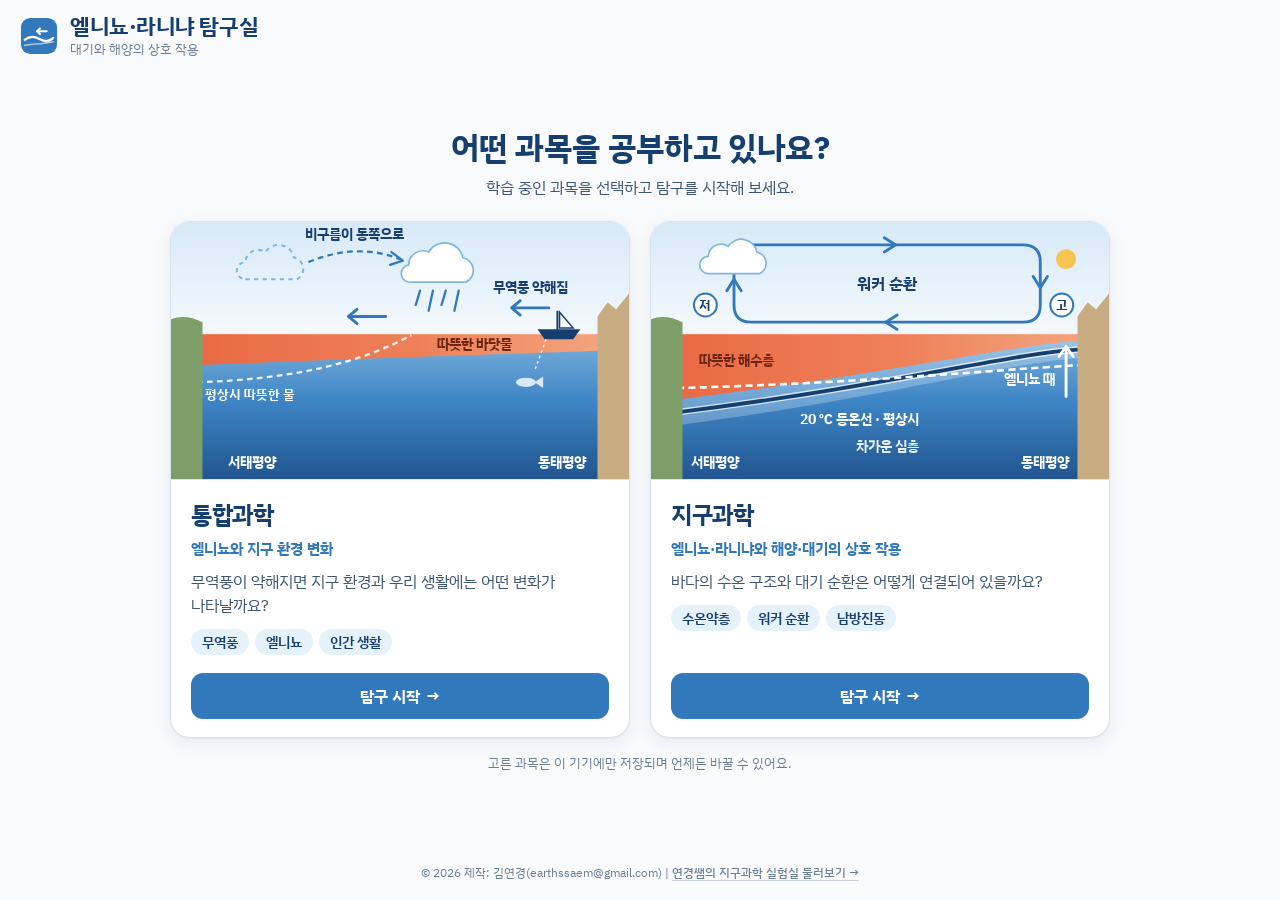
==== commit 96b25b71: "첫 화면 과목 선택 디자인 개선: Pacific Blue 색과 그림 있는 과목 카드 - css/hub.css 새로 만듦: 첫 화면만 Pacific Blue 색 토큰(#163F70·" ====
--- a/index.html
+++ b/index.html
@@ -5,12 +5,13 @@
 <meta name="viewport" content="width=device-width, initial-scale=1, viewport-fit=cover">
 <title>엘니뇨·라니냐 탐구실</title>
 <meta name="description" content="통합과학·지구과학 과목에 맞춰 대화형 학습, 개념 시뮬레이션, 실측자료 탐구로 엘니뇨·라니냐와 대기·해양의 상호 작용을 배우는 탐구실">
-<link rel="icon" href="data:image/svg+xml,%3Csvg xmlns='http://www.w3.org/2000/svg' viewBox='0 0 40 40'%3E%3Crect x='1' y='1' width='38' height='38' rx='10' fill='%230b6d77'/%3E%3Cg fill='none' stroke='%23fff' stroke-linecap='round' stroke-linejoin='round'%3E%3Cpath d='M28 15H18l3-3M18 15l3 3' stroke-width='2.2'/%3E%3Cpath d='M5 24C10 20 15 20 20 23S30 27 35 22' stroke-width='2.4'/%3E%3Cpath d='M5 30C12 28 22 29 35 26' stroke-width='1.6' opacity='.6'/%3E%3C/g%3E%3C/svg%3E">
+<link rel="icon" href="data:image/svg+xml,%3Csvg xmlns='http://www.w3.org/2000/svg' viewBox='0 0 40 40'%3E%3Crect x='1' y='1' width='38' height='38' rx='10' fill='%233279bc'/%3E%3Cg fill='none' stroke='%23fff' stroke-linecap='round' stroke-linejoin='round'%3E%3Cpath d='M28 15H18l3-3M18 15l3 3' stroke-width='2.2'/%3E%3Cpath d='M5 24C10 20 15 20 20 23S30 27 35 22' stroke-width='2.4'/%3E%3Cpath d='M5 30C12 28 22 29 35 26' stroke-width='1.6' opacity='.6'/%3E%3C/g%3E%3C/svg%3E">
 <link rel="preconnect" href="https://fonts.googleapis.com">
 <link rel="preconnect" href="https://fonts.gstatic.com" crossorigin>
-<link rel="stylesheet" href="https://fonts.googleapis.com/css2?family=Black+Han+Sans&family=IBM+Plex+Sans+KR:wght@400;500;600;700&display=swap">
+<link rel="stylesheet" href="https://fonts.googleapis.com/css2?family=IBM+Plex+Sans+KR:wght@400;500;600;700&display=swap">
 <link rel="stylesheet" href="css/style.css">
 <link rel="stylesheet" href="css/lab.css">
+<link rel="stylesheet" href="css/hub.css">
 <script src="js/lab.js"></script>
 <script>
   /* 그리기 전에 바로 옮겨 갈 주소
@@ -23,7 +24,7 @@
   })();
 </script>
 </head>
-<body>
+<body class="hub-page">
 <div class="app hub">
   <header class="top">
     <a class="brand" id="homeLink" href="./" title="처음 화면으로" aria-label="엘니뇨·라니냐 탐구실 — 처음 화면으로">
@@ -44,25 +45,123 @@
     <!-- 과목 선택 -->
     <section id="pick" aria-labelledby="pick-q" hidden>
       <h2 class="hub-q" id="pick-q">어떤 과목을 공부하고 있나요?</h2>
-      <p class="hub-sub">고른 과목은 이 기기에만 저장되고, 언제든 바꿀 수 있어요.</p>
+      <p class="hub-sub">학습 중인 과목을 선택하고 탐구를 시작해 보세요.</p>
       <div class="subj-cards">
         <a class="subj-card" href="?subject=integrated" data-s="integrated">
-          <h3>통합과학</h3>
-          <p>무역풍의 변화와 엘니뇨의 발생 원리를 알아봅니다.</p>
-          <ul aria-label="핵심 학습 내용">
-            <li>무역풍</li><li>표층 해수의 이동</li><li>해수면 온도 변화</li><li>용승</li><li>구름과 강수 지역의 변화</li><li>엘니뇨의 영향</li>
-          </ul>
-          <span class="go" aria-hidden="true">통합과학으로 시작 →</span>
+          <span class="now-tag">지금 과목</span>
+          <!-- 통합과학 그림: 엘니뇨 때 바다 표면과 생활 — 약해진(거꾸로 불지 않는) 무역풍, 동쪽으로 퍼진 따뜻한 바닷물, 동쪽으로 옮겨 간 비구름, 어선 -->
+          <div class="illu">
+            <svg viewBox="0 0 320 180" aria-hidden="true" focusable="false">
+              <defs>
+                <linearGradient id="ia-sky" x1="0" y1="0" x2="0" y2="1"><stop offset="0" stop-color="#D7E9F7"/><stop offset="1" stop-color="#F4F9FD"/></linearGradient>
+                <linearGradient id="ia-sea" x1="0" y1="0" x2="0" y2="1"><stop offset="0" stop-color="#7FB3DC"/><stop offset=".45" stop-color="#3F86C6"/><stop offset="1" stop-color="#21558F"/></linearGradient>
+                <linearGradient id="ia-warm" x1="0" y1="0" x2="1" y2="0"><stop offset="0" stop-color="#E96A45"/><stop offset=".55" stop-color="#EE8058"/><stop offset="1" stop-color="#F3A47E"/></linearGradient>
+              </defs>
+              <rect width="320" height="80" fill="url(#ia-sky)"/>
+              <rect y="78" width="320" height="102" fill="url(#ia-sea)"/>
+              <!-- 따뜻한 바닷물: 동쪽 끝까지 퍼짐 -->
+              <path d="M18 78 H300 V90 C240 92 120 96 18 100 Z" fill="url(#ia-warm)"/>
+              <text x="212" y="88.5" font-size="9.5" fill="#6B2410" text-anchor="middle">따뜻한 바닷물</text>
+              <!-- 평상시 따뜻한 물의 경계(서쪽에 쌓여 있던 곳) -->
+              <path d="M18 112 C80 110 130 100 168 79" fill="none" stroke="#fff" stroke-width="1.6" stroke-dasharray="4 3" opacity=".9"/>
+              <text x="24" y="124" font-size="9" fill="#fff">평상시 따뜻한 물</text>
+              <line x1="18" y1="78" x2="300" y2="78" stroke="#fff" stroke-width="1" opacity=".7"/>
+              <!-- 땅 -->
+              <path d="M0 68 Q10 64 22 70 V180 H0 Z" fill="#7E9F6A"/>
+              <path d="M298 66 L305 56 L311 61 L320 50 V180 H298 Z" fill="#C9AD82"/>
+              <!-- 비구름: 서쪽(평상시, 점선) → 동쪽으로 옮겨 감 -->
+              <g fill="none" stroke="#81B6DD" stroke-width="1.4" stroke-dasharray="3 3">
+                <path d="M52 40 H88 A8 8 0 0 0 86 25 A11 11 0 0 0 66 21 A9 9 0 0 0 52 28 A6 6 0 0 0 52 40 Z"/>
+              </g>
+              <path d="M96 28 Q130 14 160 26" fill="none" stroke="#3279BC" stroke-width="1.6" stroke-dasharray="4 3"/>
+              <path d="M154 21 L162 27 L153 30" fill="none" stroke="#3279BC" stroke-width="1.6" stroke-linecap="round" stroke-linejoin="round"/>
+              <text x="128" y="12" font-size="9.5" fill="#163F70" text-anchor="middle">비구름이 동쪽으로</text>
+              <path d="M168 42 H206 A9 9 0 0 0 204 25 A13 13 0 0 0 180 21 A10 10 0 0 0 166 30 A6 6 0 0 0 168 42 Z" fill="#fff" stroke="#81B6DD" stroke-width="1.2"/>
+              <g stroke="#3279BC" stroke-width="1.6" stroke-linecap="round">
+                <line x1="174" y1="48" x2="171" y2="58"/><line x1="183" y1="48" x2="180" y2="62"/><line x1="192" y1="48" x2="189" y2="58"/><line x1="201" y1="48" x2="198" y2="62"/>
+              </g>
+              <!-- 무역풍: 여전히 동쪽 → 서쪽이지만 약해짐(짧은 화살표) -->
+              <g fill="none" stroke="#3279BC" stroke-width="2" stroke-linecap="round" stroke-linejoin="round">
+                <path d="M150 66 H124 M130 61 L124 66 L130 71"/>
+                <path d="M264 60 H238 M244 55 L238 60 L244 65"/>
+              </g>
+              <text x="251" y="49" font-size="9.5" fill="#163F70" text-anchor="middle">무역풍 약해짐</text>
+              <!-- 어선과 물고기 -->
+              <path d="M270 76 V62" stroke="#163F70" stroke-width="1.4"/>
+              <path d="M271.5 63 L271.5 74 L281 74 Z" fill="#fff" stroke="#163F70" stroke-width="1"/>
+              <path d="M256 75 H286 L281 82 H261 Z" fill="#163F70"/>
+              <path d="M262 82 L254 104" stroke="#fff" stroke-width="1" stroke-dasharray="2 2" opacity=".85"/>
+              <g fill="#F4F9FD" opacity=".85"><ellipse cx="248" cy="112" rx="7" ry="3.2"/><path d="M254 112 L260 108 V116 Z"/></g>
+              <text x="40" y="171" font-size="10" fill="#fff">서태평양</text>
+              <text x="290" y="171" font-size="10" fill="#fff" text-anchor="end">동태평양</text>
+            </svg>
+          </div>
+          <div class="card-body">
+            <h3>통합과학</h3>
+            <p class="card-sub">엘니뇨와 지구 환경 변화</p>
+            <p class="card-q" id="int-q">무역풍이 약해지면 지구 환경과 우리 생활에는 어떤 변화가 나타날까요?</p>
+            <ul class="kw" aria-label="핵심 키워드"><li>무역풍</li><li>엘니뇨</li><li>인간 생활</li></ul>
+            <span class="start" aria-hidden="true">탐구 시작 <span>→</span></span>
+          </div>
         </a>
         <a class="subj-card" href="?subject=earth" data-s="earth">
-          <h3>지구과학</h3>
-          <p>엘니뇨·라니냐와 해양·대기의 상호 작용을 탐구합니다.</p>
-          <ul aria-label="핵심 학습 내용">
-            <li>엘니뇨와 라니냐</li><li>무역풍과 표층 해수의 이동</li><li>수온약층과 용승</li><li>워커 순환</li><li>남방진동</li><li>해양과 대기의 상호 작용</li>
-          </ul>
-          <span class="go" aria-hidden="true">지구과학으로 시작 →</span>
-        </a>
-      </div>
+          <span class="now-tag">지금 과목</span>
+          <!-- 지구과학 그림: 해양 내부와 대기 — 서쪽 깊고 동쪽 얕은 수온약층, 20 ℃ 등온선(평상시 실선·엘니뇨 점선), 용승, 워커 순환, 동서 기압 -->
+          <div class="illu">
+            <svg viewBox="0 0 320 180" aria-hidden="true" focusable="false">
+              <defs>
+                <linearGradient id="ie-sky" x1="0" y1="0" x2="0" y2="1"><stop offset="0" stop-color="#D7E9F7"/><stop offset="1" stop-color="#F4F9FD"/></linearGradient>
+                <linearGradient id="ie-sea" x1="0" y1="0" x2="0" y2="1"><stop offset="0" stop-color="#7FB3DC"/><stop offset=".45" stop-color="#3F86C6"/><stop offset="1" stop-color="#21558F"/></linearGradient>
+                <linearGradient id="ie-warm" x1="0" y1="0" x2="1" y2="0"><stop offset="0" stop-color="#E96A45"/><stop offset=".55" stop-color="#EE8058"/><stop offset="1" stop-color="#F3A47E"/></linearGradient>
+              </defs>
+              <rect width="320" height="80" fill="url(#ie-sky)"/>
+              <rect y="78" width="320" height="102" fill="url(#ie-sea)"/>
+              <!-- 평상시: 따뜻한 해수층이 서쪽에 두껍고 동쪽에 얇음 -->
+              <path d="M18 78 H300 V83 C250 86 170 106 18 124 Z" fill="url(#ie-warm)"/>
+              <text x="60" y="100" font-size="10" fill="#6B2410" text-anchor="middle">따뜻한 해수층</text>
+              <!-- 수온약층(띠)과 그 대표 지표인 20 ℃ 등온선 -->
+              <path d="M18 124 C170 106 250 86 300 83 V95 C250 98 170 122 18 142 Z" fill="#fff" opacity=".25"/>
+              <path d="M18 133 C170 114 250 92 300 89" fill="none" stroke="#fff" stroke-width="4.6" opacity=".7"/>
+              <path d="M18 133 C170 114 250 92 300 89" fill="none" stroke="#163F70" stroke-width="2.6"/>
+              <path d="M18 116 C140 113 230 104 300 100" fill="none" stroke="#fff" stroke-width="1.8" stroke-dasharray="5 3"/>
+              <text x="104" y="141" font-size="9.5" fill="#fff">20 ℃ 등온선 · 평상시</text>
+              <text x="282" y="113" font-size="9.5" fill="#fff" text-anchor="end">엘니뇨 때</text>
+              <text x="165" y="160" font-size="10" fill="#fff" text-anchor="middle" opacity=".9">차가운 심층</text>
+              <!-- 동쪽 용승 -->
+              <path d="M290 122 V88 M285 94 L290 87 L295 94" fill="none" stroke="#fff" stroke-width="2" stroke-linecap="round" stroke-linejoin="round"/>
+              <line x1="18" y1="78" x2="300" y2="78" stroke="#fff" stroke-width="1" opacity=".7"/>
+              <!-- 땅 -->
+              <path d="M0 68 Q10 64 22 70 V180 H0 Z" fill="#7E9F6A"/>
+              <path d="M298 66 L305 56 L311 61 L320 50 V180 H298 Z" fill="#C9AD82"/>
+              <!-- 워커 순환: 서쪽 상승 → 상층 동쪽 → 동쪽 하강 → 지표 서쪽(무역풍) -->
+              <path d="M70 16 H260 Q272 16 272 28 V58 Q272 70 260 70 H70 Q58 70 58 58 V28 Q58 16 70 16 Z" fill="none" stroke="#3279BC" stroke-width="2"/>
+              <g fill="none" stroke="#3279BC" stroke-width="2" stroke-linecap="round" stroke-linejoin="round">
+                <path d="M163 11 L171 16 L163 21"/>
+                <path d="M267 38 L272 46 L277 38"/>
+                <path d="M172 65 L164 70 L172 75"/>
+                <path d="M53 48 L58 40 L63 48"/>
+              </g>
+              <path d="M40 36 H76 A8 8 0 0 0 74 21 A11 11 0 0 0 54 17 A9 9 0 0 0 40 24 A6 6 0 0 0 40 36 Z" fill="#fff" stroke="#81B6DD" stroke-width="1.2"/>
+              <circle cx="290" cy="26" r="7" fill="#F6C453"/>
+              <text x="165" y="47" font-size="11" fill="#163F70" text-anchor="middle">워커 순환</text>
+              <g font-size="9" text-anchor="middle">
+                <circle cx="38" cy="58" r="8" fill="#fff" stroke="#3279BC" stroke-width="1.4"/><text x="38" y="61.5" fill="#163F70">저</text>
+                <circle cx="287" cy="58" r="8" fill="#fff" stroke="#3279BC" stroke-width="1.4"/><text x="287" y="61.5" fill="#163F70">고</text>
+              </g>
+              <text x="28" y="171" font-size="10" fill="#fff">서태평양</text>
+              <text x="292" y="171" font-size="10" fill="#fff" text-anchor="end">동태평양</text>
+            </svg>
+          </div>
+          <div class="card-body">
+            <h3>지구과학</h3>
+            <p class="card-sub">엘니뇨·라니냐와 해양·대기의 상호 작용</p>
+            <p class="card-q" id="earth-q">바다의 수온 구조와 대기 순환은 어떻게 연결되어 있을까요?</p>
+            <ul class="kw" aria-label="핵심 키워드"><li>수온약층</li><li>워커 순환</li><li>남방진동</li></ul>
+            <span class="start" aria-hidden="true">탐구 시작 <span>→</span></span>
+          </div>
+        </a>
+      </div>
+      <p class="hub-note">고른 과목은 이 기기에만 저장되며 언제든 바꿀 수 있어요.</p>
     </section>
 
     <!-- 학습 방법 선택 -->
@@ -111,7 +210,7 @@
       data: '실제 관측·재분석 자료를 이용해 엘니뇨 때 해수면 온도와 강수의 변화를 확인합니다.'
     },
     earth: {
-      story: '캐릭터들의 대화를 따라가며 엘니뇨의 발생 원리를 이해합니다.',
+      story: '캐릭터들의 대화를 따라가며 엘니뇨와 라니냐, 워커 순환과 남방진동을 이해합니다.',
       sim: '무역풍을 직접 조절하며 태평양의 해양과 대기가 어떻게 변화하는지 관찰합니다.',
       data: '실제 관측·재분석 자료를 이용해 엘니뇨와 라니냐의 특징을 확인합니다.'
     }
--- a/css/style.css
+++ b/css/style.css
@@ -147,6 +147,9 @@
   line-height: 1.5;
 }
 [hidden] { display: none !important; }
+/* 과목별 표시 (html[data-subject] 는 ../js/lab.js 가 붙임. 과목이 없으면 지구과학 화면) */
+html[data-subject="integrated"] .only-earth { display: none !important; }
+html:not([data-subject="integrated"]) .only-int { display: none !important; }
 /* 새로고침 때 열 탭(html[data-tab]: index.html 머리 스크립트가 붙이고 app.js 의 select 가 뗌)을 처음부터 보여 주고 ① 은 숨김.
    위 [hidden] 의 !important 를 이기도록 구체성을 높임. 표시가 떼어진 뒤에는 원래대로 hidden 속성으로만 보임 */
 html[data-tab] #tab-wind { display: none !important; }
@@ -219,6 +222,7 @@
 }
 .tabs button:hover { background: var(--surface-2); color: var(--ink); }
 .tabs button[aria-selected="true"] { background: var(--accent); color: var(--on-accent); }
+.tabs .t-short { display: none; }
 .tabs .num {
   display: inline-grid;
   place-items: center;
@@ -355,7 +359,7 @@
 /* ── ① 무역풍 실험 ── */
 .wind-grid {
   display: grid;
-  grid-template-columns: minmax(0, 1fr) 312px;
+  grid-template-columns: minmax(0, 1fr) 290px;
   gap: 16px;
   align-items: start;
 }
@@ -450,7 +454,16 @@
 }
 .replay-bar { flex: 1 1 120px; min-width: 80px; height: 6px; border-radius: 3px; background: var(--line); overflow: hidden; }
 .replay-bar i { display: block; height: 100%; width: 0; background: var(--accent); }
-.tile-obs { display: block; font-size: 12.5px; font-weight: 700; color: var(--ink-2); }
+/* 고급 탐구: 실제 관측 바람으로 실험하기 (지구과학) */
+.adv { margin: 4px 6px 0; border: 1px solid var(--line); border-radius: 12px; background: var(--surface-2); }
+.adv > summary { display: flex; align-items: center; gap: 8px; min-height: 44px; padding: 0 14px; cursor: pointer; font-weight: 700; font-size: 14.5px; list-style: none; }
+.adv > summary::-webkit-details-marker { display: none; }
+.adv > summary::before { content: "▸"; color: var(--muted); transition: transform .15s; }
+.adv[open] > summary::before { transform: rotate(90deg); }
+.adv-note { margin: 0 14px 10px; font-size: 13px; color: var(--ink-2); line-height: 1.55; max-width: 80ch; }
+.adv .replay { padding: 0 14px 12px; }
+.adv-cmp { margin: -4px 14px 12px; font-size: 13.5px; color: var(--ink-2); }
+.adv-cmp b { font-size: 15px; color: var(--ink); }
 
 .legend-row {
   display: flex;
@@ -492,6 +505,18 @@
 .ro-meter { display: inline-flex; gap: 3px; margin-top: 4px; }
 .ro-meter i { width: 16px; height: 12px; border-radius: 3px; background: var(--surface-2); border: 1px solid var(--line); }
 .ro-meter i.on { background: #2a8fb8; border-color: #2a8fb8; }
+.ro-wind { display: grid; grid-template-columns: 74px 1fr; gap: 8px; align-items: start; padding: 2px 0 12px; border-bottom: 1px solid var(--line); margin-bottom: 4px; }
+.ro-wind .ro-bar i { background: var(--accent); }
+.ro-rain { display: grid; gap: 2px; padding: 10px 0 2px; }
+.ro-rain-v { font-size: 17px; font-weight: 700; }
+.ro-rain-s { font-size: 12.5px; color: var(--muted); line-height: 1.45; }
+.ro-more { margin-top: 8px; }
+.ro-more > summary { min-height: 40px; display: flex; align-items: center; gap: 6px; cursor: pointer; font-size: 13.5px; font-weight: 700; color: var(--ink-2); list-style: none; }
+.ro-more > summary::-webkit-details-marker { display: none; }
+.ro-more > summary::before { content: "▸"; color: var(--muted); transition: transform .15s; }
+.ro-more[open] > summary::before { transform: rotate(90deg); }
+#ro-up-t { font-family: var(--font); font-size: 12.5px; font-weight: 700; }
+html[data-subject="integrated"] .chain li[data-k="rain"]::after { content: none; }
 
 .ro-tiles { display: grid; gap: 10px; margin-top: 10px; }
 .tile { background: var(--surface-2); border-radius: 12px; padding: 10px 12px; display: grid; gap: 2px; }
@@ -559,6 +584,9 @@
   #tab-compare .triptych { margin-inline: calc((min(100vw - 56px, 1600px) - 100%) / -2); }
 }
 /* 가로 3단이 좁아지는 화면(옆 패널, 배율 125~150 %)에서도 나란히 보이도록 여백을 줄인다 */
+/* 통합과학: 평상시·엘니뇨 두 그림 */
+html[data-subject="integrated"] .triptych { grid-template-columns: repeat(2, minmax(0, 1fr)); }
+html[data-subject="integrated"] .col-nina, html[data-subject="integrated"] .cmp[data-s="1"] { display: none; }
 @media (max-width: 1000px) {
   .triptych { gap: 8px; }
   .cmp { padding: 6px 6px 4px; }
@@ -569,6 +597,11 @@
 .cmp canvas { border-radius: 8px; cursor: crosshair; }
 
 .matrix-card { padding: 6px 12px 12px; }
+.matrix-more { margin-top: 8px; }
+.matrix-more > summary { min-height: 42px; display: flex; align-items: center; gap: 6px; padding: 0 4px; cursor: pointer; font-size: 14px; font-weight: 700; color: var(--ink-2); list-style: none; }
+.matrix-more > summary::-webkit-details-marker { display: none; }
+.matrix-more > summary::before { content: "▸"; color: var(--muted); transition: transform .15s; }
+.matrix-more[open] > summary::before { transform: rotate(90deg); }
 .table-scroll { overflow-x: auto; }
 .matrix { width: 100%; border-collapse: separate; border-spacing: 0; min-width: 560px; font-size: 14px; }
 .matrix th, .matrix td { padding: 9px 10px; border-bottom: 1px solid var(--line); text-align: center; vertical-align: middle; }
@@ -606,6 +639,8 @@
 .map-card { padding: 10px; }
 .map-card .stage { border-radius: 10px; overflow: hidden; }
 .map-keys { padding: 10px 6px 2px; }
+.card-h { margin: 2px 4px 8px; font-size: 16px; font-weight: 700; display: flex; align-items: center; gap: 8px; }
+.map-note { flex-basis: 100%; color: var(--muted); font-size: 12.5px; }
 .gauge-key {
   display: inline-grid; place-items: center;
   width: 20px; height: 20px; border-radius: 50%;
@@ -662,13 +697,15 @@
   .so-grid { grid-template-columns: minmax(0, 1fr); }
 }
 @media (max-width: 600px) {
-  .triptych { grid-template-columns: minmax(0, 1fr); gap: 12px; }
+  .triptych, html[data-subject="integrated"] .triptych { grid-template-columns: minmax(0, 1fr); gap: 12px; }
 }
 @media (max-width: 640px) {
   .app { padding-inline: 16px; }
   .tabs { width: 100%; }
   .tabs button { flex: 1; justify-content: center; padding: 0 6px; font-size: 14px; gap: 5px; }
   .tabs .num { width: 19px; height: 19px; font-size: 11px; }
+  .tabs .t-long { display: none; }
+  .tabs .t-short { display: inline; }
   .ro-tiles { grid-template-columns: 1fr; }
   .chain { gap: 8px; }
   .chain li { flex: 1 1 calc(50% - 8px); min-width: 0; }
--- a/css/lab.css
+++ b/css/lab.css
@@ -1,4 +1,4 @@
-/* 엘니뇨·라니냐 탐구실 공통: 학습 페이지 맨 위 탐구실 막대(.labbar)와 첫 화면(.hub)
+/* 엘니뇨·라니냐 탐구실 공통: 학습 페이지 맨 위 탐구실 막대(.labbar). 첫 화면 디자인은 css/hub.css
    막대는 세 학습 페이지(색 토큰이 서로 다름)에 똑같이 붙으므로 자기 색 토큰(--lab-*)을 쓴다.
    어두운 테마 값은 media 블록과 :root[data-theme="dark"] 두 곳에 똑같이 둔다. */
 :root {
@@ -98,56 +98,3 @@
   .lb-btn .lb-long { display: none; }
   .lb-btn .lb-short { display: inline; }
 }
-
-/* ── 첫 화면: 과목 선택 · 학습 방법 ── */
-.hub main { max-width: 1040px; margin: 0 auto; }
-.hub-q { margin: 18px 0 6px; text-align: center; font-family: var(--font-display); font-weight: 400; font-size: clamp(24px, 3.4vw, 34px); line-height: 1.25; }
-.hub-sub { margin: 0 0 22px; text-align: center; color: var(--muted); font-size: 15px; }
-.subj-cards { display: grid; grid-template-columns: repeat(2, minmax(0, 1fr)); gap: 16px; }
-.subj-card, .method-card {
-  display: flex; flex-direction: column; gap: 10px; min-width: 0;
-  padding: 22px 22px 20px; border: 1.5px solid var(--line); border-radius: var(--radius);
-  background: var(--surface); color: var(--ink); text-decoration: none;
-  transition: border-color .15s, box-shadow .15s, transform .15s;
-}
-.subj-card:hover, .method-card:hover { border-color: var(--accent); box-shadow: 0 6px 20px rgba(11, 109, 119, .14); transform: translateY(-2px); }
-.subj-card:focus-visible, .method-card:focus-visible { outline: 3px solid var(--accent); outline-offset: 3px; }
-.subj-card h3, .method-card h3 { margin: 0; font-size: 24px; font-weight: 700; letter-spacing: -.3px; }
-.subj-card p, .method-card p { margin: 0; color: var(--ink-2); font-size: 15.5px; line-height: 1.55; word-break: keep-all; }
-.subj-card ul { display: flex; flex-wrap: wrap; gap: 6px; margin: 4px 0 0; padding: 0; list-style: none; }
-.subj-card li { padding: 3px 10px; border-radius: 999px; background: var(--surface-2); border: 1px solid var(--line); font-size: 13.5px; font-weight: 600; color: var(--ink-2); }
-.subj-card .go, .method-card .go { margin-top: auto; padding-top: 6px; font-weight: 700; color: var(--accent); }
-.subj-card .badge-s { align-self: flex-start; padding: 3px 12px; border-radius: 999px; background: var(--accent-soft); color: var(--accent); font-size: 13px; font-weight: 700; }
-.subj-card.current { border-color: var(--accent); }
-
-.menu-head { display: flex; flex-wrap: wrap; align-items: center; justify-content: center; gap: 8px 12px; margin: 14px 0 20px; text-align: center; }
-.menu-head .hub-q { flex-basis: 100%; margin: 0; }
-.menu-subj { display: inline-flex; align-items: center; padding: 4px 14px; border-radius: 999px; background: var(--accent); color: var(--on-accent); font-weight: 700; font-size: 15px; }
-.menu-change { min-height: 36px; padding: 0 12px; border: 1px solid var(--line); border-radius: 10px; background: var(--surface); color: var(--ink-2); font-weight: 600; font-size: 14px; }
-.menu-change:hover { border-color: var(--accent); color: var(--ink); }
-.method-cards { display: grid; grid-template-columns: repeat(3, minmax(0, 1fr)); gap: 14px; }
-.method-card .ic { display: grid; place-items: center; width: 54px; height: 54px; border-radius: 16px; background: var(--accent-soft); color: var(--accent); }
-.method-card .ic svg { width: 30px; height: 30px; }
-.method-card h3 { font-size: 21px; }
-.hub-note { margin: 18px 0 0; text-align: center; color: var(--muted); font-size: 13.5px; }
-@media (max-width: 860px) {
-  .method-cards { grid-template-columns: minmax(0, 1fr); }
-  .method-card { flex-direction: row; flex-wrap: wrap; align-items: center; column-gap: 14px; padding: 16px; }
-  .method-card .txt { flex: 1 1 200px; min-width: 0; display: flex; flex-direction: column; gap: 4px; }
-  .method-card .go { display: none; }
-}
-@media (max-width: 640px) {
-  .subj-cards { grid-template-columns: minmax(0, 1fr); gap: 12px; }
-  .subj-card { padding: 18px 16px 16px; gap: 8px; }
-  .subj-card h3 { font-size: 22px; }
-  .subj-card p { font-size: 15px; }
-  .hub-q { margin-top: 8px; }
-  .hub-sub { margin-bottom: 14px; }
-}
-@media (min-width: 861px) {
-  .method-card .txt { display: flex; flex-direction: column; gap: 8px; flex: 1; }
-}
-@media (prefers-reduced-motion: reduce) {
-  .subj-card, .method-card { transition: none; }
-  .subj-card:hover, .method-card:hover { transform: none; }
-}
--- a/css/hub.css
+++ b/css/hub.css
@@ -0,0 +1,156 @@
+/* 엘니뇨·라니냐 탐구실 첫 화면 (index.html 전용) — Pacific Blue
+   색 토큰은 body.hub-page 안에서만 바꾼다(다른 학습 페이지와 과학 색상표·엘니뇨/라니냐 상태 색은 그대로).
+   어두운 테마 값은 media 블록과 :root[data-theme="dark"] 두 곳에 똑같이 둔다. */
+body.hub-page {
+  --bg: #f8fafc;
+  --surface: #ffffff;
+  --surface-2: #f1f6fb;
+  --ink: #12304f;
+  --ink-2: #3c5673;
+  --muted: #6a7f96;
+  --line: #d7e3ef;
+  --accent: #3279bc;          /* Ocean Blue: 버튼·선택 */
+  --accent-strong: #163f70;   /* Deep Ocean Blue: 제목·짙은 강조 */
+  --accent-soft: #e6f2fb;     /* Pale Blue */
+  --accent-mid: #81b6dd;      /* Sky Blue */
+  --on-accent: #ffffff;
+  --card-shadow: 0 1px 2px rgba(22, 63, 112, .06), 0 6px 18px rgba(22, 63, 112, .07);
+  --card-shadow-hover: 0 2px 4px rgba(22, 63, 112, .08), 0 14px 32px rgba(22, 63, 112, .16);
+  background: var(--bg);
+}
+@media (prefers-color-scheme: dark) {
+  :root:not([data-theme="light"]) body.hub-page {
+    --bg: #0b1626;
+    --surface: #10233a;
+    --surface-2: #132b47;
+    --ink: #e3eef8;
+    --ink-2: #aec4da;
+    --muted: #8099b2;
+    --line: #22405f;
+    --accent: #6aa8e0;
+    --accent-strong: #cfe3f6;
+    --accent-soft: #15304f;
+    --accent-mid: #4f86bd;
+    --on-accent: #07172a;
+    --card-shadow: 0 1px 2px rgba(0, 0, 0, .3), 0 6px 18px rgba(0, 0, 0, .28);
+    --card-shadow-hover: 0 2px 4px rgba(0, 0, 0, .35), 0 14px 32px rgba(0, 0, 0, .45);
+  }
+}
+:root[data-theme="dark"] body.hub-page {
+  --bg: #0b1626;
+  --surface: #10233a;
+  --surface-2: #132b47;
+  --ink: #e3eef8;
+  --ink-2: #aec4da;
+  --muted: #8099b2;
+  --line: #22405f;
+  --accent: #6aa8e0;
+  --accent-strong: #cfe3f6;
+  --accent-soft: #15304f;
+  --accent-mid: #4f86bd;
+  --on-accent: #07172a;
+  --card-shadow: 0 1px 2px rgba(0, 0, 0, .3), 0 6px 18px rgba(0, 0, 0, .28);
+  --card-shadow-hover: 0 2px 4px rgba(0, 0, 0, .35), 0 14px 32px rgba(0, 0, 0, .45);
+}
+
+/* ── 배치: 머리 · (세로 가운데) 본문 · 아래 푸터 ── */
+.hub-page .app.hub { min-height: 100vh; min-height: 100svh; display: flex; flex-direction: column; padding-block: 14px 18px; }
+.hub-page .hub main { flex: 1; width: 100%; max-width: 940px; margin: 0 auto; display: flex; flex-direction: column; justify-content: center; padding: 8px 0 20px; }
+.hub-page .top { margin-bottom: 0; }
+.hub-page footer { padding-top: 10px; }
+
+/* 브랜드 제목: 장식 글꼴 대신 굵은 산세리프로 무게를 줄임 */
+.hub-page .brand h1 { font-family: var(--font); font-weight: 700; font-size: clamp(19px, 2vw, 22px); letter-spacing: -0.02em; color: var(--accent-strong); }
+.hub-page .brand p { font-size: 12.5px; }
+.hub-page .brand-mark { width: 38px; height: 38px; }
+@media (hover: hover) { .hub-page a.brand:hover h1 { color: var(--accent); } }
+
+/* 질문 */
+.hub-q { margin: 0 0 6px; text-align: center; font-family: var(--font); font-weight: 700; font-size: clamp(24px, 3vw, 32px); line-height: 1.3; letter-spacing: -0.02em; color: var(--accent-strong); text-wrap: balance; }
+.hub-sub { margin: 0 0 22px; text-align: center; color: var(--ink-2); font-size: 16px; }
+.hub-note { margin: 16px 0 0; text-align: center; color: var(--muted); font-size: 13px; }
+
+/* ── 과목 카드 ── */
+.subj-cards { display: grid; grid-template-columns: repeat(2, minmax(0, 1fr)); gap: 20px; }
+.subj-card {
+  position: relative; display: flex; flex-direction: column; min-width: 0; overflow: hidden;
+  border: 1.5px solid var(--line); border-radius: 20px; background: var(--surface);
+  color: var(--ink); text-decoration: none; box-shadow: var(--card-shadow);
+  transition: border-color .18s, box-shadow .18s, transform .18s;
+  -webkit-tap-highlight-color: transparent;
+}
+.subj-card .illu { display: block; background: var(--accent-soft); border-bottom: 1px solid var(--line); }
+.subj-card .illu svg { display: block; width: 100%; height: auto; }
+.subj-card .illu text { font-family: var(--font); font-weight: 700; }
+.card-body { display: flex; flex-direction: column; gap: 6px; flex: 1; padding: 16px 20px 18px; }
+.subj-card h3 { margin: 0; font-size: 24px; font-weight: 700; letter-spacing: -0.02em; color: var(--accent-strong); }
+.card-sub { margin: 0; font-size: 15px; font-weight: 700; color: var(--accent); }
+.card-q { margin: 2px 0 0; font-size: 15.5px; line-height: 1.55; color: var(--ink-2); word-break: keep-all; }
+.kw { display: flex; flex-wrap: wrap; gap: 6px; margin: 6px 0 0; padding: 0; list-style: none; }
+.kw li { padding: 3px 11px; border-radius: 999px; background: var(--accent-soft); color: var(--accent-strong); font-size: 13.5px; font-weight: 600; }
+.start {
+  display: flex; align-items: center; justify-content: center; gap: 6px;
+  min-height: 46px; margin-top: auto; padding: 0 18px; border-radius: 12px;
+  background: var(--accent); color: var(--on-accent); font-size: 16px; font-weight: 700;
+  transition: background-color .18s;
+}
+.card-body .kw { margin-bottom: 12px; }
+.now-tag { position: absolute; top: 10px; right: 10px; z-index: 1; display: none; padding: 3px 10px; border-radius: 999px; background: var(--accent-strong); color: var(--surface); font-size: 12px; font-weight: 700; }
+.subj-card.current { border-color: var(--accent); }
+.subj-card.current .now-tag { display: block; }
+
+@media (hover: hover) {
+  .subj-card:hover { border-color: var(--accent); box-shadow: var(--card-shadow-hover); transform: translateY(-3px); }
+  .subj-card:hover .start { background: var(--accent-strong); color: var(--surface); }
+}
+.subj-card:active { transform: translateY(0); }
+.subj-card:focus-visible { outline: 3px solid var(--accent); outline-offset: 3px; border-color: var(--accent); }
+
+/* ── 학습 방법 메뉴(과목을 고른 뒤): 같은 팔레트 ── */
+.menu-head { display: flex; flex-wrap: wrap; align-items: center; justify-content: center; gap: 8px 12px; margin: 0 0 20px; text-align: center; }
+.menu-head .hub-q { flex-basis: 100%; margin: 0; }
+.menu-subj { display: inline-flex; align-items: center; padding: 4px 14px; border-radius: 999px; background: var(--accent); color: var(--on-accent); font-weight: 700; font-size: 15px; }
+.menu-change { min-height: 36px; padding: 0 12px; border: 1px solid var(--line); border-radius: 10px; background: var(--surface); color: var(--ink-2); font-weight: 600; font-size: 14px; }
+.menu-change:hover { border-color: var(--accent); color: var(--ink); }
+.method-cards { display: grid; grid-template-columns: repeat(3, minmax(0, 1fr)); gap: 16px; }
+.method-card {
+  display: flex; flex-direction: column; gap: 10px; min-width: 0; padding: 22px 20px 20px;
+  border: 1.5px solid var(--line); border-radius: 18px; background: var(--surface); color: var(--ink);
+  text-decoration: none; box-shadow: var(--card-shadow); transition: border-color .18s, box-shadow .18s, transform .18s;
+}
+.method-card .ic { display: grid; place-items: center; width: 54px; height: 54px; border-radius: 16px; background: var(--accent-soft); color: var(--accent); }
+.method-card .ic svg { width: 30px; height: 30px; }
+.method-card .txt { display: flex; flex-direction: column; gap: 8px; flex: 1; }
+.method-card h3 { margin: 0; font-size: 21px; font-weight: 700; color: var(--accent-strong); }
+.method-card p { margin: 0; color: var(--ink-2); font-size: 15.5px; line-height: 1.55; word-break: keep-all; }
+.method-card .go { margin-top: auto; padding-top: 6px; font-weight: 700; color: var(--accent); }
+@media (hover: hover) { .method-card:hover { border-color: var(--accent); box-shadow: var(--card-shadow-hover); transform: translateY(-3px); } }
+.method-card:focus-visible { outline: 3px solid var(--accent); outline-offset: 3px; }
+
+/* ── 반응형 ── */
+@media (max-width: 860px) {
+  .method-cards { grid-template-columns: minmax(0, 1fr); }
+  .method-card { flex-direction: row; flex-wrap: wrap; align-items: center; column-gap: 14px; padding: 16px; }
+  .method-card .txt { flex: 1 1 200px; gap: 4px; }
+  .method-card .go { display: none; }
+}
+@media (max-width: 700px) {
+  .subj-cards { grid-template-columns: minmax(0, 1fr); gap: 16px; }
+  .hub-page .hub main { justify-content: flex-start; padding-top: 12px; }
+  .hub-sub { margin-bottom: 16px; font-size: 15px; }
+  .card-body { padding: 14px 16px 16px; }
+  .subj-card h3 { font-size: 22px; }
+  .card-q { font-size: 15px; }
+}
+/* 높이가 낮은 화면(프로젝터 1280×720 등): 카드 폭을 줄여 그림 높이를 낮추고 한 화면에 들어오게 */
+@media (min-width: 701px) and (max-height: 800px) {
+  .hub-page .hub main { max-width: 820px; padding-bottom: 8px; }
+  .hub-page .app.hub { padding-block: 10px 12px; }
+  .hub-sub { margin-bottom: 16px; }
+  .card-body { padding: 14px 20px 16px; gap: 5px; }
+  .card-body .kw { margin-bottom: 10px; }
+}
+@media (prefers-reduced-motion: reduce) {
+  .subj-card, .method-card, .start { transition: none; }
+  .subj-card:hover, .method-card:hover { transform: none; }
+}
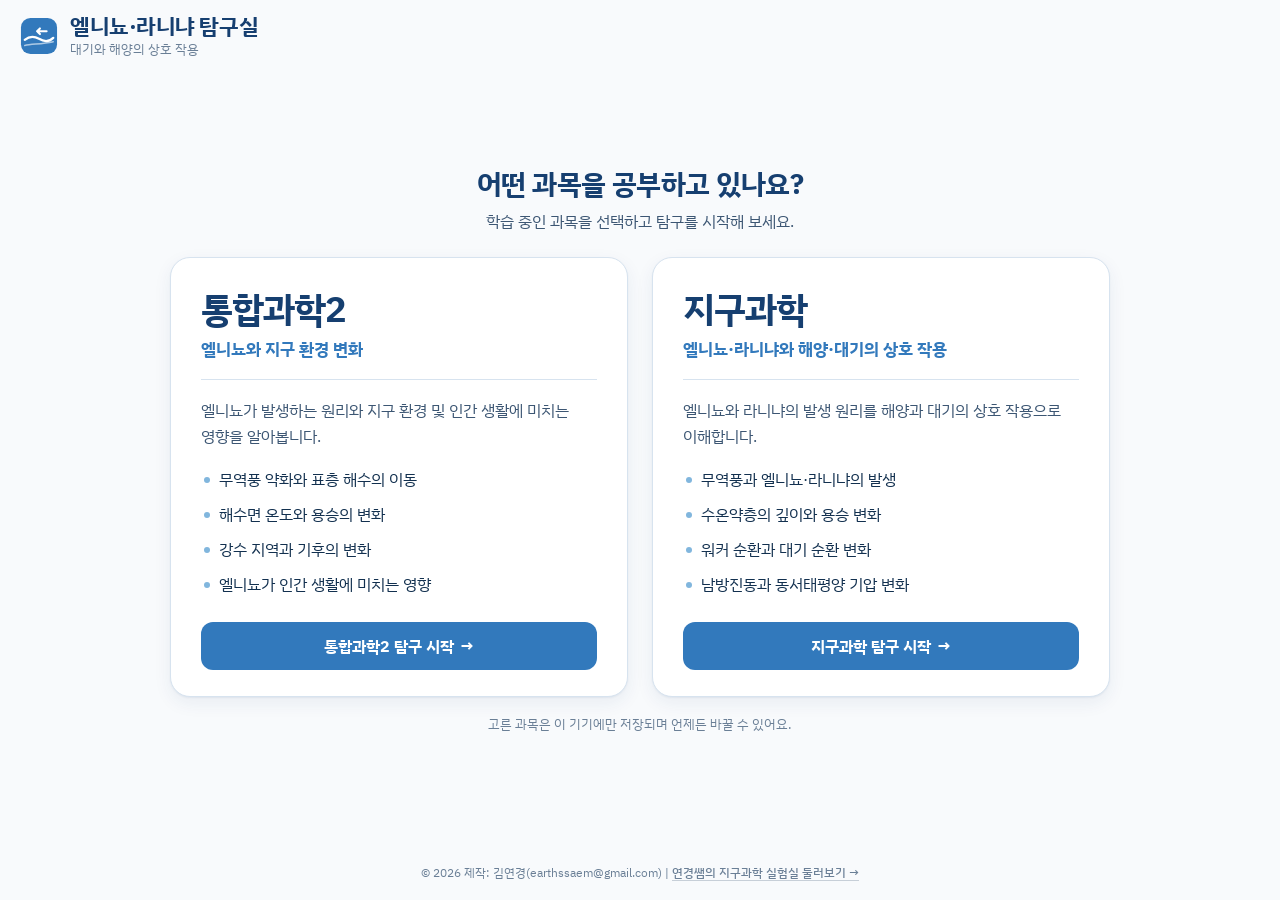
==== commit 42cf2274: "첫 화면 과목 선택 카드 정리: 그림 제거, 과목명·학습 내용 중심, 과목명 '통합과학2' - 두 카드의 태평양 그림(SVG)과 키워드 태그를 빼고 과목명 → 학습 주제 → 소개 " ====
--- a/index.html
+++ b/index.html
@@ -4,7 +4,7 @@
 <meta charset="utf-8">
 <meta name="viewport" content="width=device-width, initial-scale=1, viewport-fit=cover">
 <title>엘니뇨·라니냐 탐구실</title>
-<meta name="description" content="통합과학·지구과학 과목에 맞춰 대화형 학습, 개념 시뮬레이션, 실측자료 탐구로 엘니뇨·라니냐와 대기·해양의 상호 작용을 배우는 탐구실">
+<meta name="description" content="통합과학2·지구과학 과목에 맞춰 대화형 학습, 개념 시뮬레이션, 실측자료 탐구로 엘니뇨·라니냐와 대기·해양의 상호 작용을 배우는 탐구실">
 <link rel="icon" href="data:image/svg+xml,%3Csvg xmlns='http://www.w3.org/2000/svg' viewBox='0 0 40 40'%3E%3Crect x='1' y='1' width='38' height='38' rx='10' fill='%233279bc'/%3E%3Cg fill='none' stroke='%23fff' stroke-linecap='round' stroke-linejoin='round'%3E%3Cpath d='M28 15H18l3-3M18 15l3 3' stroke-width='2.2'/%3E%3Cpath d='M5 24C10 20 15 20 20 23S30 27 35 22' stroke-width='2.4'/%3E%3Cpath d='M5 30C12 28 22 29 35 26' stroke-width='1.6' opacity='.6'/%3E%3C/g%3E%3C/svg%3E">
 <link rel="preconnect" href="https://fonts.googleapis.com">
 <link rel="preconnect" href="https://fonts.gstatic.com" crossorigin>
@@ -42,123 +42,40 @@
   </header>
 
   <main>
-    <!-- 과목 선택 -->
+    <!-- 과목 선택: 과목명이 먼저 보이도록 글 중심 카드 (과목 식별자 integrated·earth 는 그대로) -->
     <section id="pick" aria-labelledby="pick-q" hidden>
       <h2 class="hub-q" id="pick-q">어떤 과목을 공부하고 있나요?</h2>
       <p class="hub-sub">학습 중인 과목을 선택하고 탐구를 시작해 보세요.</p>
       <div class="subj-cards">
         <a class="subj-card" href="?subject=integrated" data-s="integrated">
-          <span class="now-tag">지금 과목</span>
-          <!-- 통합과학 그림: 엘니뇨 때 바다 표면과 생활 — 약해진(거꾸로 불지 않는) 무역풍, 동쪽으로 퍼진 따뜻한 바닷물, 동쪽으로 옮겨 간 비구름, 어선 -->
-          <div class="illu">
-            <svg viewBox="0 0 320 180" aria-hidden="true" focusable="false">
-              <defs>
-                <linearGradient id="ia-sky" x1="0" y1="0" x2="0" y2="1"><stop offset="0" stop-color="#D7E9F7"/><stop offset="1" stop-color="#F4F9FD"/></linearGradient>
-                <linearGradient id="ia-sea" x1="0" y1="0" x2="0" y2="1"><stop offset="0" stop-color="#7FB3DC"/><stop offset=".45" stop-color="#3F86C6"/><stop offset="1" stop-color="#21558F"/></linearGradient>
-                <linearGradient id="ia-warm" x1="0" y1="0" x2="1" y2="0"><stop offset="0" stop-color="#E96A45"/><stop offset=".55" stop-color="#EE8058"/><stop offset="1" stop-color="#F3A47E"/></linearGradient>
-              </defs>
-              <rect width="320" height="80" fill="url(#ia-sky)"/>
-              <rect y="78" width="320" height="102" fill="url(#ia-sea)"/>
-              <!-- 따뜻한 바닷물: 동쪽 끝까지 퍼짐 -->
-              <path d="M18 78 H300 V90 C240 92 120 96 18 100 Z" fill="url(#ia-warm)"/>
-              <text x="212" y="88.5" font-size="9.5" fill="#6B2410" text-anchor="middle">따뜻한 바닷물</text>
-              <!-- 평상시 따뜻한 물의 경계(서쪽에 쌓여 있던 곳) -->
-              <path d="M18 112 C80 110 130 100 168 79" fill="none" stroke="#fff" stroke-width="1.6" stroke-dasharray="4 3" opacity=".9"/>
-              <text x="24" y="124" font-size="9" fill="#fff">평상시 따뜻한 물</text>
-              <line x1="18" y1="78" x2="300" y2="78" stroke="#fff" stroke-width="1" opacity=".7"/>
-              <!-- 땅 -->
-              <path d="M0 68 Q10 64 22 70 V180 H0 Z" fill="#7E9F6A"/>
-              <path d="M298 66 L305 56 L311 61 L320 50 V180 H298 Z" fill="#C9AD82"/>
-              <!-- 비구름: 서쪽(평상시, 점선) → 동쪽으로 옮겨 감 -->
-              <g fill="none" stroke="#81B6DD" stroke-width="1.4" stroke-dasharray="3 3">
-                <path d="M52 40 H88 A8 8 0 0 0 86 25 A11 11 0 0 0 66 21 A9 9 0 0 0 52 28 A6 6 0 0 0 52 40 Z"/>
-              </g>
-              <path d="M96 28 Q130 14 160 26" fill="none" stroke="#3279BC" stroke-width="1.6" stroke-dasharray="4 3"/>
-              <path d="M154 21 L162 27 L153 30" fill="none" stroke="#3279BC" stroke-width="1.6" stroke-linecap="round" stroke-linejoin="round"/>
-              <text x="128" y="12" font-size="9.5" fill="#163F70" text-anchor="middle">비구름이 동쪽으로</text>
-              <path d="M168 42 H206 A9 9 0 0 0 204 25 A13 13 0 0 0 180 21 A10 10 0 0 0 166 30 A6 6 0 0 0 168 42 Z" fill="#fff" stroke="#81B6DD" stroke-width="1.2"/>
-              <g stroke="#3279BC" stroke-width="1.6" stroke-linecap="round">
-                <line x1="174" y1="48" x2="171" y2="58"/><line x1="183" y1="48" x2="180" y2="62"/><line x1="192" y1="48" x2="189" y2="58"/><line x1="201" y1="48" x2="198" y2="62"/>
-              </g>
-              <!-- 무역풍: 여전히 동쪽 → 서쪽이지만 약해짐(짧은 화살표) -->
-              <g fill="none" stroke="#3279BC" stroke-width="2" stroke-linecap="round" stroke-linejoin="round">
-                <path d="M150 66 H124 M130 61 L124 66 L130 71"/>
-                <path d="M264 60 H238 M244 55 L238 60 L244 65"/>
-              </g>
-              <text x="251" y="49" font-size="9.5" fill="#163F70" text-anchor="middle">무역풍 약해짐</text>
-              <!-- 어선과 물고기 -->
-              <path d="M270 76 V62" stroke="#163F70" stroke-width="1.4"/>
-              <path d="M271.5 63 L271.5 74 L281 74 Z" fill="#fff" stroke="#163F70" stroke-width="1"/>
-              <path d="M256 75 H286 L281 82 H261 Z" fill="#163F70"/>
-              <path d="M262 82 L254 104" stroke="#fff" stroke-width="1" stroke-dasharray="2 2" opacity=".85"/>
-              <g fill="#F4F9FD" opacity=".85"><ellipse cx="248" cy="112" rx="7" ry="3.2"/><path d="M254 112 L260 108 V116 Z"/></g>
-              <text x="40" y="171" font-size="10" fill="#fff">서태평양</text>
-              <text x="290" y="171" font-size="10" fill="#fff" text-anchor="end">동태평양</text>
-            </svg>
+          <div class="card-head">
+            <h3>통합과학2</h3>
+            <p class="card-sub">엘니뇨와 지구 환경 변화</p>
+            <span class="now-tag">지금 과목</span>
           </div>
-          <div class="card-body">
-            <h3>통합과학</h3>
-            <p class="card-sub">엘니뇨와 지구 환경 변화</p>
-            <p class="card-q" id="int-q">무역풍이 약해지면 지구 환경과 우리 생활에는 어떤 변화가 나타날까요?</p>
-            <ul class="kw" aria-label="핵심 키워드"><li>무역풍</li><li>엘니뇨</li><li>인간 생활</li></ul>
-            <span class="start" aria-hidden="true">탐구 시작 <span>→</span></span>
-          </div>
+          <p class="card-intro">엘니뇨가 발생하는 원리와 지구 환경 및 인간 생활에 미치는 영향을 알아봅니다.</p>
+          <ul class="learn" aria-label="주요 학습 내용">
+            <li>무역풍 약화와 표층 해수의 이동</li>
+            <li>해수면 온도와 용승의 변화</li>
+            <li>강수 지역과 기후의 변화</li>
+            <li>엘니뇨가 인간 생활에 미치는 영향</li>
+          </ul>
+          <span class="start">통합과학2 탐구 시작 <span aria-hidden="true">→</span></span>
         </a>
         <a class="subj-card" href="?subject=earth" data-s="earth">
-          <span class="now-tag">지금 과목</span>
-          <!-- 지구과학 그림: 해양 내부와 대기 — 서쪽 깊고 동쪽 얕은 수온약층, 20 ℃ 등온선(평상시 실선·엘니뇨 점선), 용승, 워커 순환, 동서 기압 -->
-          <div class="illu">
-            <svg viewBox="0 0 320 180" aria-hidden="true" focusable="false">
-              <defs>
-                <linearGradient id="ie-sky" x1="0" y1="0" x2="0" y2="1"><stop offset="0" stop-color="#D7E9F7"/><stop offset="1" stop-color="#F4F9FD"/></linearGradient>
-                <linearGradient id="ie-sea" x1="0" y1="0" x2="0" y2="1"><stop offset="0" stop-color="#7FB3DC"/><stop offset=".45" stop-color="#3F86C6"/><stop offset="1" stop-color="#21558F"/></linearGradient>
-                <linearGradient id="ie-warm" x1="0" y1="0" x2="1" y2="0"><stop offset="0" stop-color="#E96A45"/><stop offset=".55" stop-color="#EE8058"/><stop offset="1" stop-color="#F3A47E"/></linearGradient>
-              </defs>
-              <rect width="320" height="80" fill="url(#ie-sky)"/>
-              <rect y="78" width="320" height="102" fill="url(#ie-sea)"/>
-              <!-- 평상시: 따뜻한 해수층이 서쪽에 두껍고 동쪽에 얇음 -->
-              <path d="M18 78 H300 V83 C250 86 170 106 18 124 Z" fill="url(#ie-warm)"/>
-              <text x="60" y="100" font-size="10" fill="#6B2410" text-anchor="middle">따뜻한 해수층</text>
-              <!-- 수온약층(띠)과 그 대표 지표인 20 ℃ 등온선 -->
-              <path d="M18 124 C170 106 250 86 300 83 V95 C250 98 170 122 18 142 Z" fill="#fff" opacity=".25"/>
-              <path d="M18 133 C170 114 250 92 300 89" fill="none" stroke="#fff" stroke-width="4.6" opacity=".7"/>
-              <path d="M18 133 C170 114 250 92 300 89" fill="none" stroke="#163F70" stroke-width="2.6"/>
-              <path d="M18 116 C140 113 230 104 300 100" fill="none" stroke="#fff" stroke-width="1.8" stroke-dasharray="5 3"/>
-              <text x="104" y="141" font-size="9.5" fill="#fff">20 ℃ 등온선 · 평상시</text>
-              <text x="282" y="113" font-size="9.5" fill="#fff" text-anchor="end">엘니뇨 때</text>
-              <text x="165" y="160" font-size="10" fill="#fff" text-anchor="middle" opacity=".9">차가운 심층</text>
-              <!-- 동쪽 용승 -->
-              <path d="M290 122 V88 M285 94 L290 87 L295 94" fill="none" stroke="#fff" stroke-width="2" stroke-linecap="round" stroke-linejoin="round"/>
-              <line x1="18" y1="78" x2="300" y2="78" stroke="#fff" stroke-width="1" opacity=".7"/>
-              <!-- 땅 -->
-              <path d="M0 68 Q10 64 22 70 V180 H0 Z" fill="#7E9F6A"/>
-              <path d="M298 66 L305 56 L311 61 L320 50 V180 H298 Z" fill="#C9AD82"/>
-              <!-- 워커 순환: 서쪽 상승 → 상층 동쪽 → 동쪽 하강 → 지표 서쪽(무역풍) -->
-              <path d="M70 16 H260 Q272 16 272 28 V58 Q272 70 260 70 H70 Q58 70 58 58 V28 Q58 16 70 16 Z" fill="none" stroke="#3279BC" stroke-width="2"/>
-              <g fill="none" stroke="#3279BC" stroke-width="2" stroke-linecap="round" stroke-linejoin="round">
-                <path d="M163 11 L171 16 L163 21"/>
-                <path d="M267 38 L272 46 L277 38"/>
-                <path d="M172 65 L164 70 L172 75"/>
-                <path d="M53 48 L58 40 L63 48"/>
-              </g>
-              <path d="M40 36 H76 A8 8 0 0 0 74 21 A11 11 0 0 0 54 17 A9 9 0 0 0 40 24 A6 6 0 0 0 40 36 Z" fill="#fff" stroke="#81B6DD" stroke-width="1.2"/>
-              <circle cx="290" cy="26" r="7" fill="#F6C453"/>
-              <text x="165" y="47" font-size="11" fill="#163F70" text-anchor="middle">워커 순환</text>
-              <g font-size="9" text-anchor="middle">
-                <circle cx="38" cy="58" r="8" fill="#fff" stroke="#3279BC" stroke-width="1.4"/><text x="38" y="61.5" fill="#163F70">저</text>
-                <circle cx="287" cy="58" r="8" fill="#fff" stroke="#3279BC" stroke-width="1.4"/><text x="287" y="61.5" fill="#163F70">고</text>
-              </g>
-              <text x="28" y="171" font-size="10" fill="#fff">서태평양</text>
-              <text x="292" y="171" font-size="10" fill="#fff" text-anchor="end">동태평양</text>
-            </svg>
-          </div>
-          <div class="card-body">
+          <div class="card-head">
             <h3>지구과학</h3>
             <p class="card-sub">엘니뇨·라니냐와 해양·대기의 상호 작용</p>
-            <p class="card-q" id="earth-q">바다의 수온 구조와 대기 순환은 어떻게 연결되어 있을까요?</p>
-            <ul class="kw" aria-label="핵심 키워드"><li>수온약층</li><li>워커 순환</li><li>남방진동</li></ul>
-            <span class="start" aria-hidden="true">탐구 시작 <span>→</span></span>
+            <span class="now-tag">지금 과목</span>
           </div>
+          <p class="card-intro">엘니뇨와 라니냐의 발생 원리를 해양과 대기의 상호 작용으로 이해합니다.</p>
+          <ul class="learn" aria-label="주요 학습 내용">
+            <li>무역풍과 엘니뇨·라니냐의 발생</li>
+            <li>수온약층의 깊이와 용승 변화</li>
+            <li>워커 순환과 대기 순환 변화</li>
+            <li>남방진동과 동서태평양 기압 변화</li>
+          </ul>
+          <span class="start">지구과학 탐구 시작 <span aria-hidden="true">→</span></span>
         </a>
       </div>
       <p class="hub-note">고른 과목은 이 기기에만 저장되며 언제든 바꿀 수 있어요.</p>
--- a/css/style.css
+++ b/css/style.css
@@ -531,7 +531,7 @@
 .nino-scale .z-normal { left: 40%; width: 20%; background: var(--normal-soft); }
 .nino-scale .z-nino { left: 60%; width: 40%; background: var(--nino-soft); border-radius: 0 4px 4px 0; }
 .nino-scale i { position: absolute; top: -4px; width: 4px; height: 16px; margin-left: -2px; border-radius: 2px; background: var(--ink); transition: left .2s; }
-.ns-t { position: absolute; top: 11px; transform: translateX(-50%); font-size: 10.5px; font-family: var(--font-mono); color: var(--muted); }
+.ns-t { position: absolute; top: 11px; transform: translateX(-50%); font-size: 11.5px; font-family: var(--font-mono); color: var(--muted); }
 
 /* 원인 → 결과 사슬 */
 .chain {
--- a/css/lab.css
+++ b/css/lab.css
@@ -97,4 +97,8 @@
   .lb-btn { padding: 0 10px; }
   .lb-btn .lb-long { display: none; }
   .lb-btn .lb-short { display: inline; }
+  /* 휴대폰: 두 메뉴를 막대 오른쪽 끝에 맞춰 연다(학습 방법 메뉴가 화면 오른쪽 밖으로 나가지 않게) */
+  .lb-right { position: relative; }
+  .lb-dd { position: static; }
+  .lb-pop { left: auto; right: 0; }
 }
--- a/css/hub.css
+++ b/css/hub.css
@@ -65,46 +65,47 @@
 .hub-page .brand-mark { width: 38px; height: 38px; }
 @media (hover: hover) { .hub-page a.brand:hover h1 { color: var(--accent); } }
 
-/* 질문 */
-.hub-q { margin: 0 0 6px; text-align: center; font-family: var(--font); font-weight: 700; font-size: clamp(24px, 3vw, 32px); line-height: 1.3; letter-spacing: -0.02em; color: var(--accent-strong); text-wrap: balance; }
-.hub-sub { margin: 0 0 22px; text-align: center; color: var(--ink-2); font-size: 16px; }
-.hub-note { margin: 16px 0 0; text-align: center; color: var(--muted); font-size: 13px; }
+/* 질문: 카드 안 과목명이 작아 보이지 않도록 한 단계 낮춤 */
+.hub-q { margin: 0 0 6px; text-align: center; font-family: var(--font); font-weight: 700; font-size: clamp(22px, 2.5vw, 28px); line-height: 1.3; letter-spacing: -0.02em; color: var(--accent-strong); text-wrap: balance; }
+.hub-sub { margin: 0 0 24px; text-align: center; color: var(--ink-2); font-size: 16px; }
+.hub-note { margin: 18px 0 0; text-align: center; color: var(--muted); font-size: 13px; }
 
-/* ── 과목 카드 ── */
-.subj-cards { display: grid; grid-template-columns: repeat(2, minmax(0, 1fr)); gap: 20px; }
+/* ── 과목 카드: 과목명 → 학습 주제 → 소개 → 주요 학습 내용 → 시작 단추 ── */
+.subj-cards { display: grid; grid-template-columns: repeat(2, minmax(0, 1fr)); gap: 24px; }
 .subj-card {
-  position: relative; display: flex; flex-direction: column; min-width: 0; overflow: hidden;
+  display: flex; flex-direction: column; min-width: 0; padding: 30px 30px 26px;
   border: 1.5px solid var(--line); border-radius: 20px; background: var(--surface);
   color: var(--ink); text-decoration: none; box-shadow: var(--card-shadow);
   transition: border-color .18s, box-shadow .18s, transform .18s;
   -webkit-tap-highlight-color: transparent;
 }
-.subj-card .illu { display: block; background: var(--accent-soft); border-bottom: 1px solid var(--line); }
-.subj-card .illu svg { display: block; width: 100%; height: auto; }
-.subj-card .illu text { font-family: var(--font); font-weight: 700; }
-.card-body { display: flex; flex-direction: column; gap: 6px; flex: 1; padding: 16px 20px 18px; }
-.subj-card h3 { margin: 0; font-size: 24px; font-weight: 700; letter-spacing: -0.02em; color: var(--accent-strong); }
-.card-sub { margin: 0; font-size: 15px; font-weight: 700; color: var(--accent); }
-.card-q { margin: 2px 0 0; font-size: 15.5px; line-height: 1.55; color: var(--ink-2); word-break: keep-all; }
-.kw { display: flex; flex-wrap: wrap; gap: 6px; margin: 6px 0 0; padding: 0; list-style: none; }
-.kw li { padding: 3px 11px; border-radius: 999px; background: var(--accent-soft); color: var(--accent-strong); font-size: 13.5px; font-weight: 600; }
+.card-head { position: relative; padding-bottom: 18px; margin-bottom: 18px; border-bottom: 1px solid var(--line); }
+.subj-card h3 { margin: 0; padding-right: 84px; font-size: clamp(30px, 3.1vw, 36px); line-height: 1.15; font-weight: 700; letter-spacing: -0.03em; color: var(--accent-strong); }
+.card-sub { margin: 8px 0 0; font-size: 16.5px; line-height: 1.45; font-weight: 700; color: var(--accent); word-break: keep-all; }
+.card-intro { margin: 0 0 18px; font-size: 16px; line-height: 1.6; color: var(--ink-2); word-break: keep-all; }
+.learn { margin: 0 0 26px; padding: 0; list-style: none; }
+.learn li { position: relative; padding-left: 18px; font-size: 16px; line-height: 1.5; color: var(--ink); word-break: keep-all; }
+.learn li + li { margin-top: 11px; }
+.learn li::before { content: ""; position: absolute; left: 3px; top: .62em; width: 6px; height: 6px; border-radius: 50%; background: var(--accent-mid); }
 .start {
   display: flex; align-items: center; justify-content: center; gap: 6px;
-  min-height: 46px; margin-top: auto; padding: 0 18px; border-radius: 12px;
+  min-height: 48px; margin-top: auto; padding: 0 18px; border-radius: 12px;
   background: var(--accent); color: var(--on-accent); font-size: 16px; font-weight: 700;
   transition: background-color .18s;
 }
-.card-body .kw { margin-bottom: 12px; }
-.now-tag { position: absolute; top: 10px; right: 10px; z-index: 1; display: none; padding: 3px 10px; border-radius: 999px; background: var(--accent-strong); color: var(--surface); font-size: 12px; font-weight: 700; }
+/* 지금 과목(저장된 과목으로 '과목 바꾸기'에서 돌아왔을 때만): 글자 딱지 + 진한 테두리. 첫 방문에는 없음 */
+.now-tag { position: absolute; top: 4px; right: 0; display: none; padding: 3px 10px; border-radius: 999px; background: var(--accent-soft); color: var(--accent-strong); font-size: 12.5px; font-weight: 700; }
 .subj-card.current { border-color: var(--accent); }
 .subj-card.current .now-tag { display: block; }
 
+/* 마우스 강조는 테두리를 하늘색(지금 과목의 진한 파랑과 구별)과 그림자·살짝 떠오름으로 */
 @media (hover: hover) {
-  .subj-card:hover { border-color: var(--accent); box-shadow: var(--card-shadow-hover); transform: translateY(-3px); }
+  .subj-card:hover { border-color: var(--accent-mid); box-shadow: var(--card-shadow-hover); transform: translateY(-3px); }
+  .subj-card.current:hover { border-color: var(--accent); }
   .subj-card:hover .start { background: var(--accent-strong); color: var(--surface); }
 }
 .subj-card:active { transform: translateY(0); }
-.subj-card:focus-visible { outline: 3px solid var(--accent); outline-offset: 3px; border-color: var(--accent); }
+.subj-card:focus-visible { outline: 3px solid var(--accent); outline-offset: 3px; }
 
 /* ── 학습 방법 메뉴(과목을 고른 뒤): 같은 팔레트 ── */
 .menu-head { display: flex; flex-wrap: wrap; align-items: center; justify-content: center; gap: 8px 12px; margin: 0 0 20px; text-align: center; }
@@ -137,18 +138,20 @@
 @media (max-width: 700px) {
   .subj-cards { grid-template-columns: minmax(0, 1fr); gap: 16px; }
   .hub-page .hub main { justify-content: flex-start; padding-top: 12px; }
-  .hub-sub { margin-bottom: 16px; font-size: 15px; }
-  .card-body { padding: 14px 16px 16px; }
-  .subj-card h3 { font-size: 22px; }
-  .card-q { font-size: 15px; }
+  .hub-sub { margin-bottom: 18px; font-size: 15px; }
+  .subj-card { padding: 22px 20px 20px; }
+  .subj-card h3 { font-size: 28px; }
+  .card-head { padding-bottom: 14px; margin-bottom: 14px; }
+  .card-intro { font-size: 15.5px; margin-bottom: 14px; }
+  .learn { margin-bottom: 20px; }
+  .learn li { font-size: 15.5px; }
+  .learn li + li { margin-top: 9px; }
 }
-/* 높이가 낮은 화면(프로젝터 1280×720 등): 카드 폭을 줄여 그림 높이를 낮추고 한 화면에 들어오게 */
-@media (min-width: 701px) and (max-height: 800px) {
-  .hub-page .hub main { max-width: 820px; padding-bottom: 8px; }
+/* 높이가 낮은 화면(프로젝터 1280×720 등): 여백만 조금 줄임 */
+@media (min-width: 701px) and (max-height: 760px) {
   .hub-page .app.hub { padding-block: 10px 12px; }
-  .hub-sub { margin-bottom: 16px; }
-  .card-body { padding: 14px 20px 16px; gap: 5px; }
-  .card-body .kw { margin-bottom: 10px; }
+  .hub-sub { margin-bottom: 18px; }
+  .subj-card { padding: 24px 26px 22px; }
 }
 @media (prefers-reduced-motion: reduce) {
   .subj-card, .method-card, .start { transition: none; }
